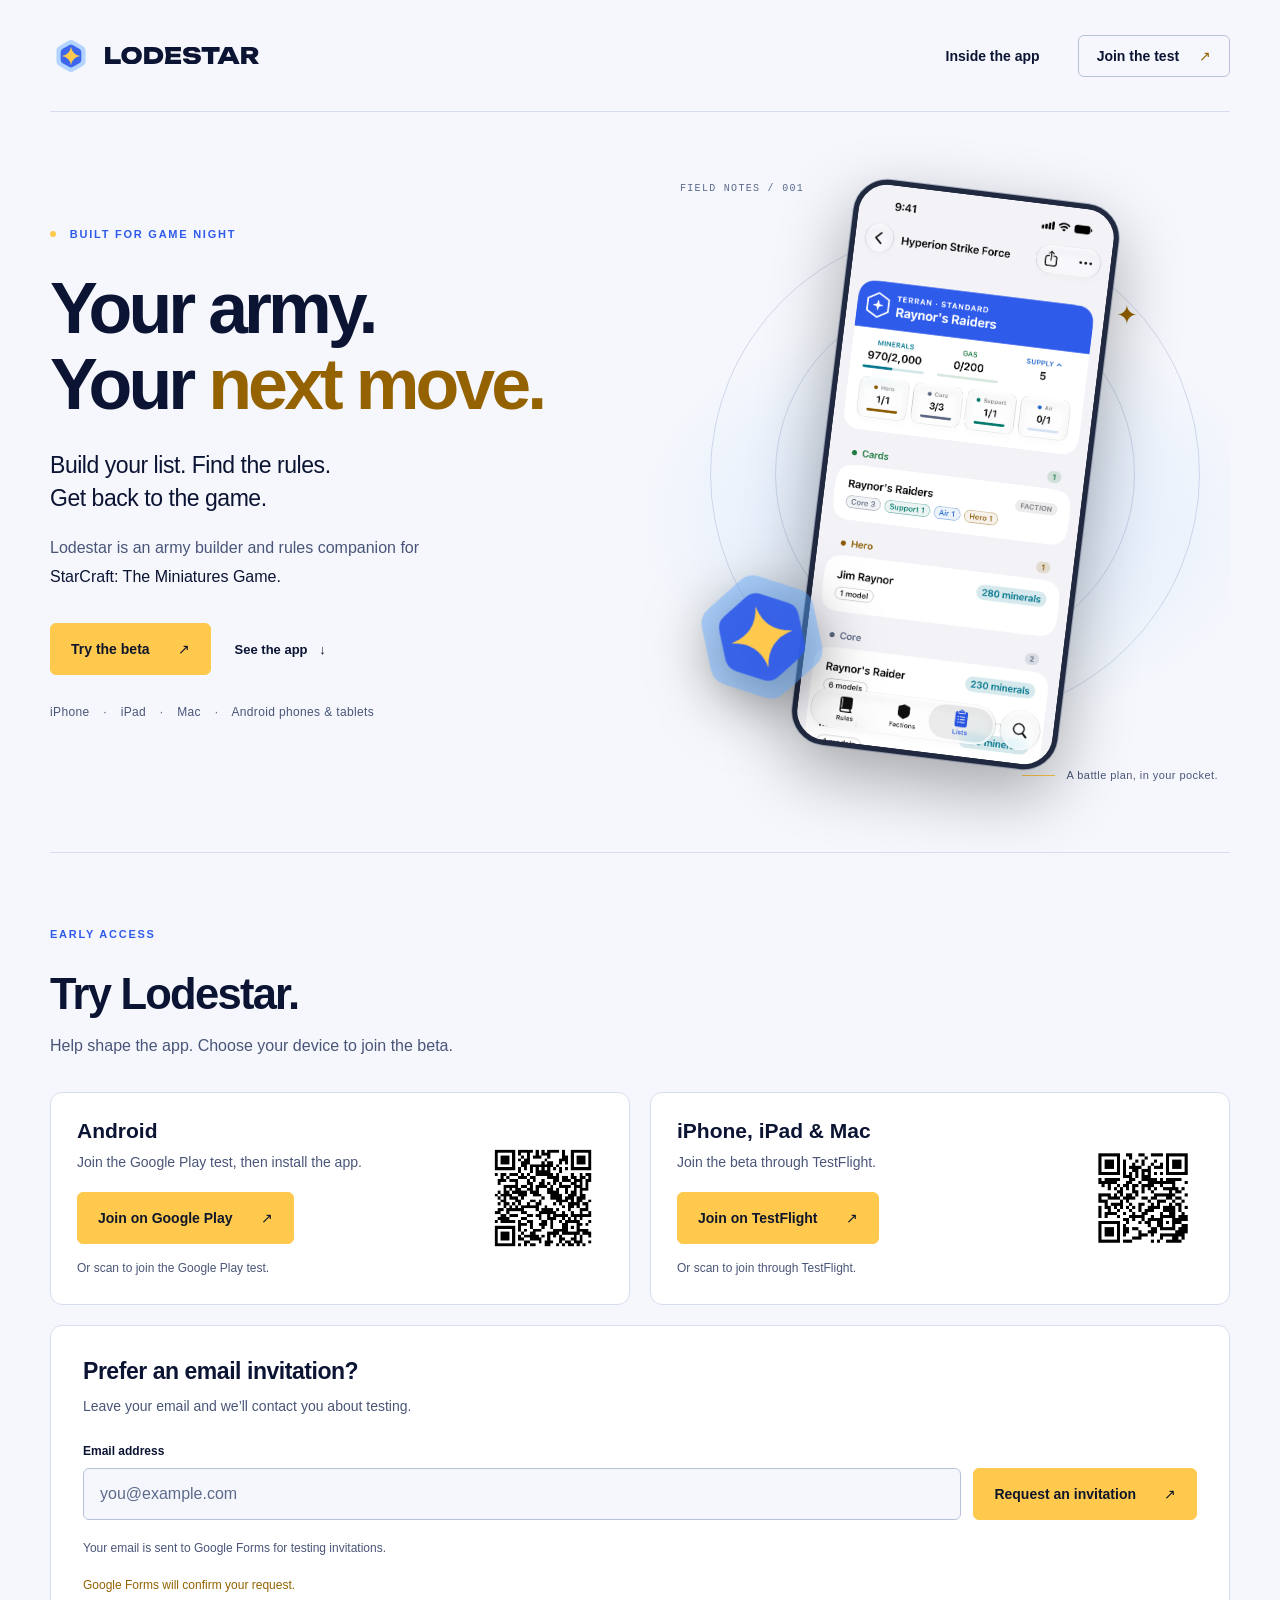
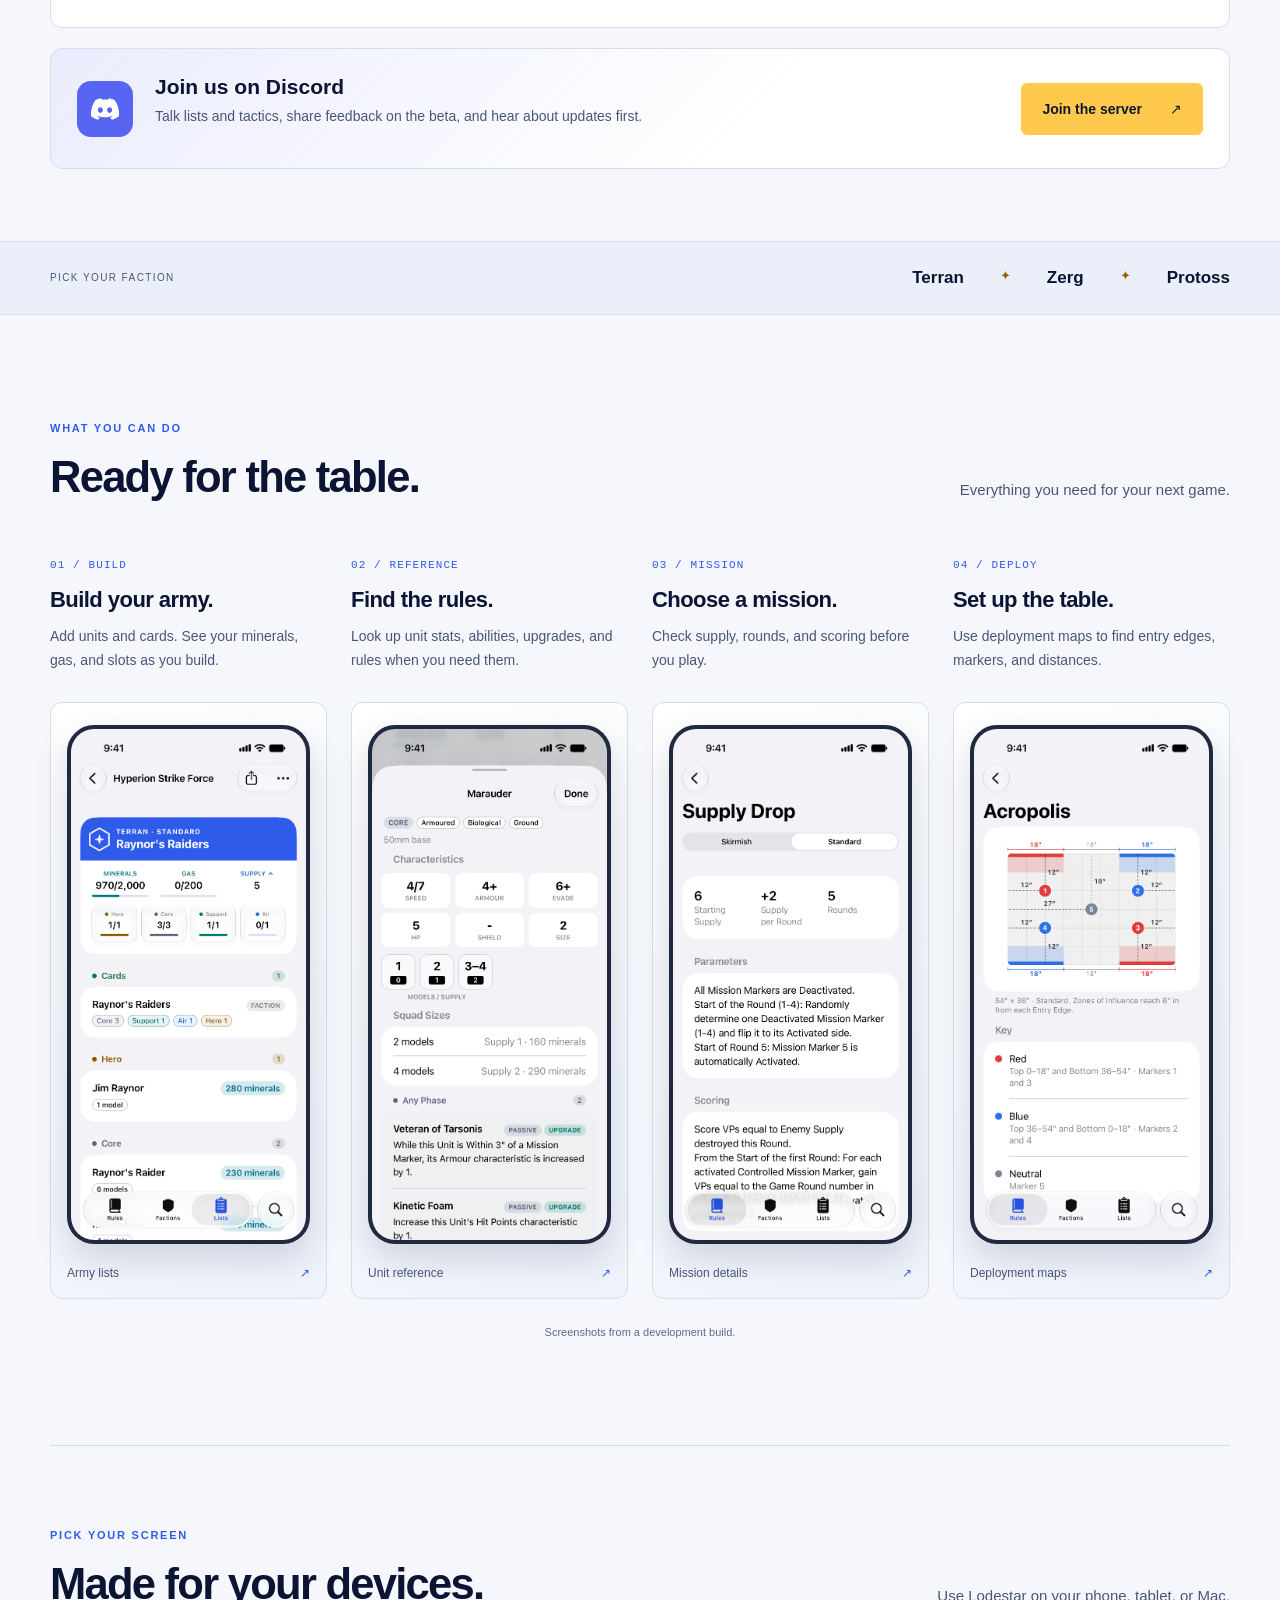
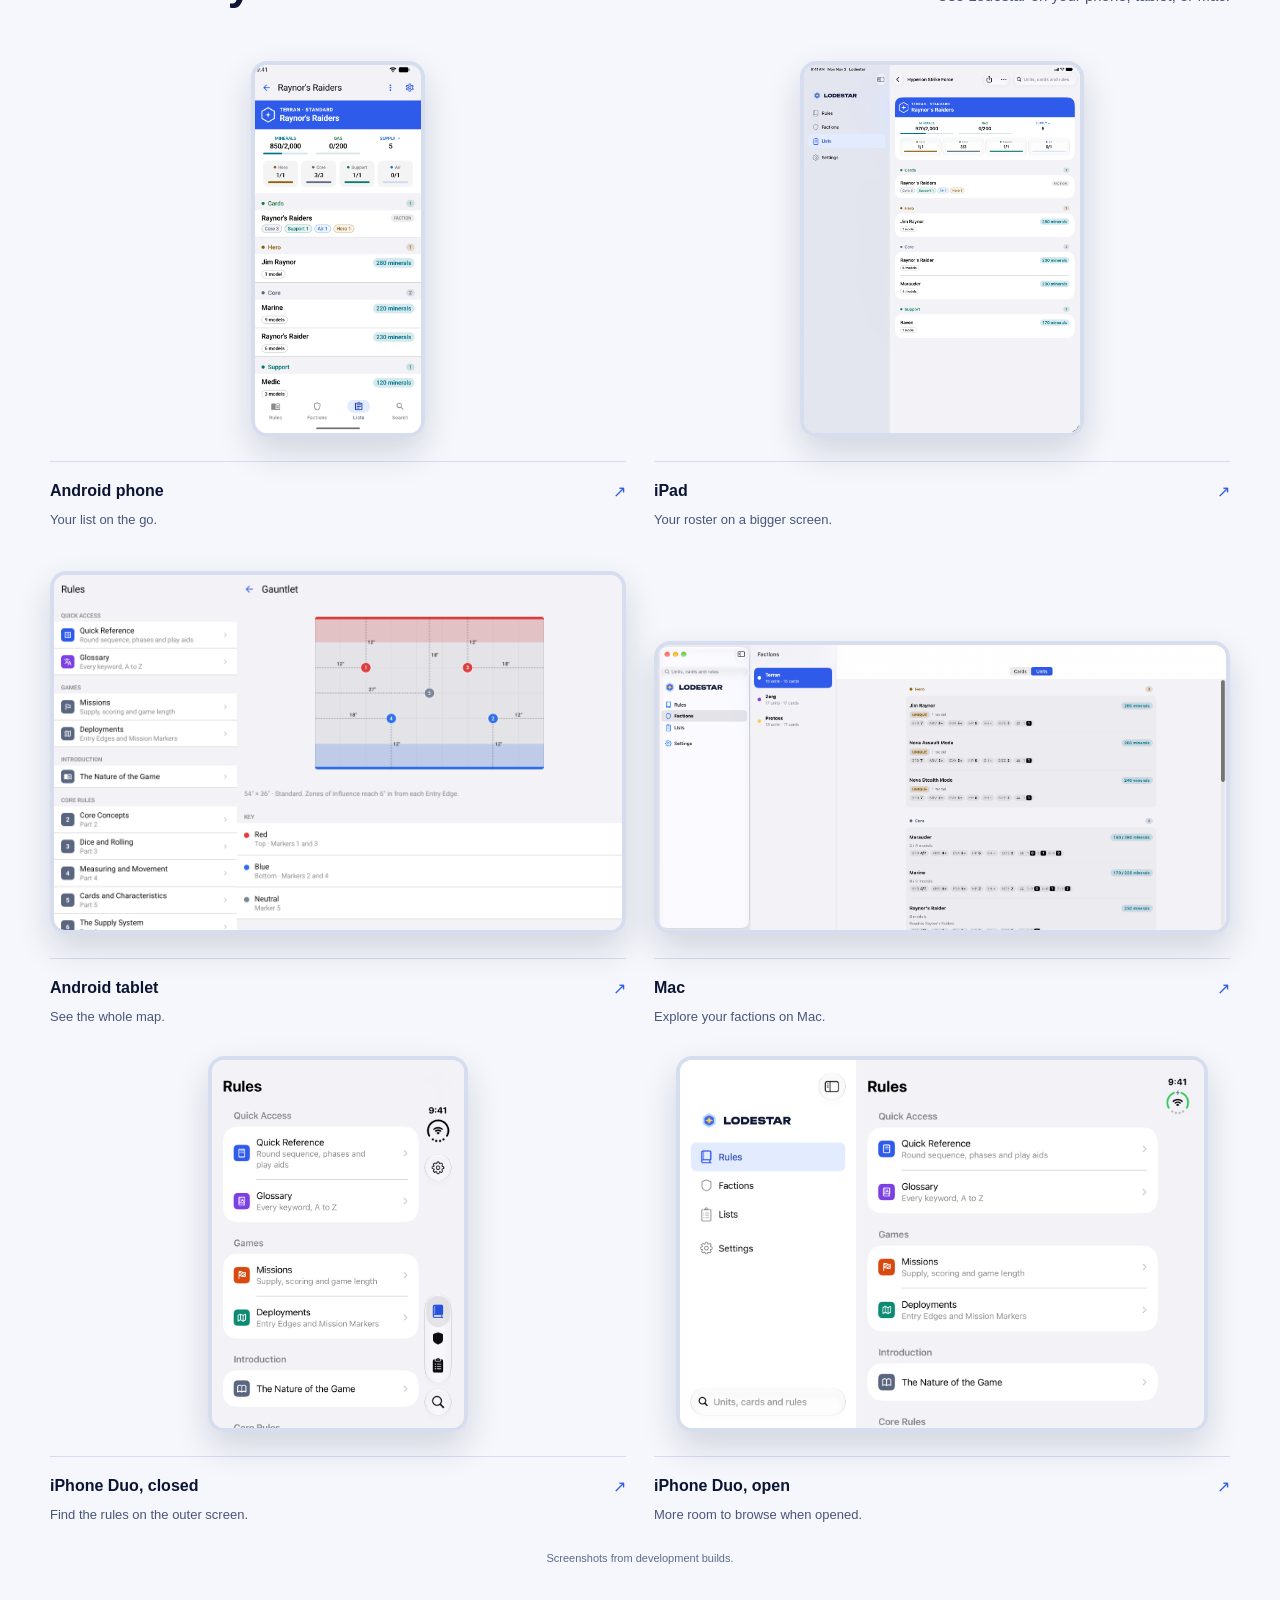
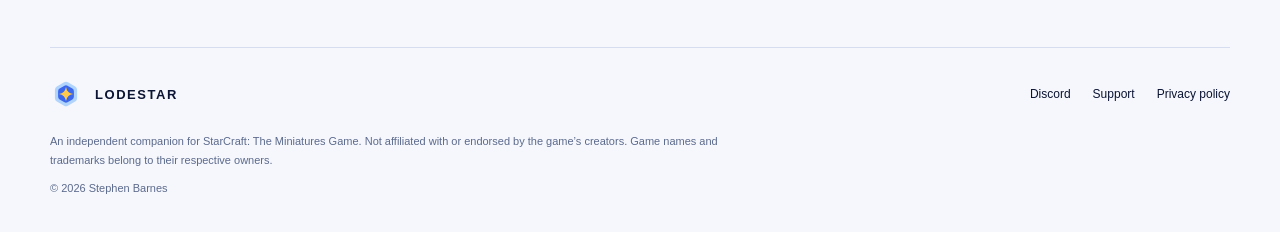
==== index.html @ 315b2e11 "Point Android QR code at the Play closed-test opt-in link Co-Authored-By: Claude Opus 5.5 <noreply@a" ====
<!doctype html>
<html lang="en">
<head>
  <meta charset="utf-8">
  <meta name="viewport" content="width=device-width, initial-scale=1">
  <meta name="theme-color" content="#070d22" media="(prefers-color-scheme: dark)">
  <meta name="theme-color" content="#f5f7fc" media="(prefers-color-scheme: light)">
  <title>Lodestar — Your army. Your next move.</title>
  <meta name="description" content="Build your army, look up rules, and plan your next game. Meet Lodestar, a companion for StarCraft: The Miniatures Game, and sign up to help test it.">
  <meta property="og:title" content="Lodestar — Your army. Your next move.">
  <meta property="og:description" content="An army builder and rules companion for StarCraft: The Miniatures Game. Help shape Lodestar by joining the testing list.">
  <meta property="og:type" content="website">
  <link rel="icon" href="assets/mark-small.svg" type="image/svg+xml" media="(prefers-color-scheme: dark)">
  <link rel="icon" href="assets/mark-small-light.svg" type="image/svg+xml" media="(prefers-color-scheme: light)">
  <link rel="stylesheet" href="styles.css">
  <script src="signup-config.js" defer></script>
  <script src="site.js?v=3" defer></script>
</head>
<body>
  <a class="skip-link" href="#main">Skip to content</a>
  <header class="site-header wrap">
    <a class="brand" href="#" aria-label="Lodestar home"><picture><source srcset="assets/mark-small-light.svg" media="(prefers-color-scheme: light)"><img src="assets/mark-small.svg" width="42" height="42" alt=""></picture><img class="wordmark" src="assets/wordmark.svg" width="160" height="18" alt="Lodestar"></a>
    <nav aria-label="Main navigation"><a href="#inside">Inside the app</a><a class="nav-cta" href="#testing">Join the test <span aria-hidden="true">↗</span></a></nav>
  </header>
  <main id="main">
    <section class="hero wrap" aria-labelledby="hero-title">
      <div class="hero-copy">
        <p class="eyebrow"><span class="signal" aria-hidden="true"></span> BUILT FOR GAME NIGHT</p>
        <h1 id="hero-title">Your army.<br>Your <span>next move.</span></h1>
        <p class="intro">Build your list. Find the rules.<br>Get back to the game.</p>
        <p class="hero-description">Lodestar is an army builder and rules companion for <strong>StarCraft: The Miniatures Game.</strong></p>
        <div class="hero-actions"><a class="button" href="#testing">Try the beta <span aria-hidden="true">↗</span></a><a class="text-link" href="#inside">See the app <span aria-hidden="true">↓</span></a></div>
        <p class="platforms">iPhone <span>·</span> iPad <span>·</span> Mac <span>·</span> Android phones &amp; tablets</p>
      </div>
      <div class="hero-art">
        <div class="orbit orbit-one" aria-hidden="true"></div><div class="orbit orbit-two" aria-hidden="true"></div>
        <span class="coordinate coordinate-top" aria-hidden="true">FIELD NOTES / 001</span>
        <picture><source srcset="assets/mark-light.svg" media="(prefers-color-scheme: light)"><img class="hero-mark" src="assets/mark.svg" width="240" height="240" alt="" aria-hidden="true"></picture>
        <a class="phone hero-phone" href="assets/army-list.png" data-dark-href="assets/army-list-dark.png" aria-label="View full-size screenshot of a Lodestar army list"><picture><source media="(prefers-color-scheme: dark)" srcset="assets/army-list-dark.png"><img src="assets/army-list.png" width="1206" height="2622" alt="Hyperion Strike Force army list with mineral, gas, and unit-slot totals." fetchpriority="high"></picture></a>
        <div class="art-caption"><span class="caption-line" aria-hidden="true"></span> A battle plan, in your pocket.</div>
      </div>
    </section>
    <section class="testing wrap" id="testing" aria-labelledby="testing-title">
      <div class="testing-copy"><p class="eyebrow">EARLY ACCESS</p><h2 id="testing-title">Try Lodestar.</h2><p>Help shape the app. Choose your device to join the beta.</p></div>
      <div class="testing-options">
        <div class="platform-cards">
          <div class="platform-card"><div><h3>Android</h3><p>Join the Google Play test, then install the app.</p><a class="button" href="https://play.google.com/apps/testing/com.smbarne.lodestar">Join on Google Play <span aria-hidden="true">↗</span></a><p class="small">Or scan to join the Google Play test.</p></div><img src="assets/qr-android.png" width="330" height="330" alt="QR code for joining the Lodestar Google Play test"></div>
          <div class="platform-card"><div><h3>iPhone, iPad &amp; Mac</h3><p>Join the beta through TestFlight.</p><a class="button" href="https://testflight.apple.com/join/uj9MMDkr">Join on TestFlight <span aria-hidden="true">↗</span></a><p class="small">Or scan to join through TestFlight.</p></div><img src="assets/qr-apple.png" width="330" height="330" alt="QR code for Lodestar on TestFlight"></div>
        </div>
        <div class="signup-panel"><h3>Prefer an email invitation?</h3><p>Leave your email and we’ll contact you about testing.</p>
          <form id="signup-form" method="post" aria-describedby="signup-note signup-status"><label for="email">Email address</label><input id="email" type="email" autocomplete="email" inputmode="email" placeholder="you@example.com" required maxlength="254" disabled><button class="button" type="submit" disabled>Request an invitation <span aria-hidden="true">↗</span></button></form>
          <p class="small" id="signup-note">Your email is sent to Google Forms for testing invitations.</p><p class="form-status small" id="signup-status" role="status">Email signup is unavailable right now.</p><noscript><p class="small">Enable JavaScript to use email signup, or <a href="https://forms.gle/GLdfMWQAqNvqh9Y68">open the signup form</a>.</p></noscript>
        </div>
        <div class="community-card"><span class="community-icon"><svg class="discord-mark" viewBox="0 0 24 24" width="28" height="28" aria-hidden="true"><path fill="currentColor" d="M20.317 4.3698a19.7913 19.7913 0 00-4.8851-1.5152.0741.0741 0 00-.0785.0371c-.211.3753-.4447.8648-.6083 1.2495-1.8447-.2762-3.68-.2762-5.4868 0-.1636-.3933-.4058-.8742-.6177-1.2495a.077.077 0 00-.0785-.037 19.7363 19.7363 0 00-4.8852 1.515.0699.0699 0 00-.0321.0277C.5334 9.0458-.319 13.5799.0992 18.0578a.0824.0824 0 00.0312.0561c2.0528 1.5076 4.0413 2.4228 5.9929 3.0294a.0777.0777 0 00.0842-.0276c.4616-.6304.8731-1.2952 1.226-1.9942a.076.076 0 00-.0416-.1057c-.6528-.2476-1.2743-.5495-1.8722-.8923a.077.077 0 01-.0076-.1277c.1258-.0943.2517-.1923.3718-.2914a.0743.0743 0 01.0776-.0105c3.9278 1.7933 8.18 1.7933 12.0614 0a.0739.0739 0 01.0785.0095c.1202.099.246.1981.3728.2924a.077.077 0 01-.0066.1276 12.2986 12.2986 0 01-1.873.8914.0766.0766 0 00-.0407.1067c.3604.698.7719 1.3628 1.225 1.9932a.076.076 0 00.0842.0286c1.961-.6067 3.9495-1.5219 6.0023-3.0294a.077.077 0 00.0313-.0552c.5004-5.177-.8382-9.6739-3.5485-13.6604a.061.061 0 00-.0312-.0286zM8.02 15.3312c-1.1825 0-2.1569-1.0857-2.1569-2.419 0-1.3332.9555-2.4189 2.157-2.4189 1.2108 0 2.1757 1.0952 2.1568 2.419 0 1.3332-.9555 2.4189-2.1569 2.4189zm7.9748 0c-1.1825 0-2.1569-1.0857-2.1569-2.419 0-1.3332.9554-2.4189 2.1569-2.4189 1.2108 0 2.1757 1.0952 2.1568 2.419 0 1.3332-.946 2.4189-2.1568 2.4189Z"/></svg></span><div><h3>Join us on Discord</h3><p>Talk lists and tactics, share feedback on the beta, and hear about updates first.</p></div><a class="button" href="https://discord.gg/dgadqJXsA" rel="noopener">Join the server <span aria-hidden="true">↗</span></a></div>
      </div>
    </section>
    <div class="faction-strip"><div class="wrap"><p>PICK YOUR FACTION</p><div><span>Terran</span><span class="star" aria-hidden="true">✦</span><span>Zerg</span><span class="star" aria-hidden="true">✦</span><span>Protoss</span></div></div></div>
    <section class="inside wrap" id="inside" aria-labelledby="inside-title">
      <div class="section-heading"><div><p class="eyebrow">WHAT YOU CAN DO</p><h2 id="inside-title">Ready for the table.</h2></div><p>Everything you need for your next game.</p></div>
      <div class="features">
        <article class="feature"><div class="feature-copy"><span class="number">01 / BUILD</span><h3>Build your army.</h3><p>Add units and cards. See your minerals, gas, and slots as you build.</p></div><a class="screen-link" href="assets/army-list.png" data-dark-href="assets/army-list-dark.png" aria-label="Open full-size army list screenshot"><div class="phone"><picture><source media="(prefers-color-scheme: dark)" srcset="assets/army-list-dark.png"><img src="assets/army-list.png" width="1206" height="2622" loading="lazy" alt="Army list showing Raynor’s Raiders, resource totals, and unit slots."></picture></div><span>Army lists <span aria-hidden="true">↗</span></span></a></article>
        <article class="feature"><div class="feature-copy"><span class="number">02 / REFERENCE</span><h3>Find the rules.</h3><p>Look up unit stats, abilities, upgrades, and rules when you need them.</p></div><a class="screen-link" href="assets/unit.png" data-dark-href="assets/unit-dark.png" aria-label="Open full-size unit reference screenshot"><div class="phone"><picture><source media="(prefers-color-scheme: dark)" srcset="assets/unit-dark.png"><img src="assets/unit.png" width="1206" height="2622" loading="lazy" alt="Marauder unit reference showing characteristics, squad sizes, and upgrades."></picture></div><span>Unit reference <span aria-hidden="true">↗</span></span></a></article>
        <article class="feature"><div class="feature-copy"><span class="number">03 / MISSION</span><h3>Choose a mission.</h3><p>Check supply, rounds, and scoring before you play.</p></div><a class="screen-link" href="assets/mission.png" data-dark-href="assets/mission-dark.png" aria-label="Open full-size mission screenshot"><div class="phone"><picture><source media="(prefers-color-scheme: dark)" srcset="assets/mission-dark.png"><img src="assets/mission.png" width="1206" height="2622" loading="lazy" alt="Supply Drop mission on iPhone, with Standard game size, supply, round count, parameters, and scoring."></picture></div><span>Mission details <span aria-hidden="true">↗</span></span></a></article>
        <article class="feature"><div class="feature-copy"><span class="number">04 / DEPLOY</span><h3>Set up the table.</h3><p>Use deployment maps to find entry edges, markers, and distances.</p></div><a class="screen-link" href="assets/deployment.png" data-dark-href="assets/deployment-dark.png" aria-label="Open full-size deployment screenshot"><div class="phone"><picture><source media="(prefers-color-scheme: dark)" srcset="assets/deployment-dark.png"><img src="assets/deployment.png" width="1206" height="2622" loading="lazy" alt="Acropolis deployment map with distance labels, red and blue entry edges, and numbered mission markers."></picture></div><span>Deployment maps <span aria-hidden="true">↗</span></span></a></article>
      </div>
      <p class="screenshot-note">Screenshots from a development build.</p>
    </section>
    <section class="devices wrap" id="devices" aria-labelledby="devices-title">
      <div class="section-heading"><div><p class="eyebrow">PICK YOUR SCREEN</p><h2 id="devices-title">Made for your devices.</h2></div><p>Use Lodestar on your phone, tablet, or Mac.</p></div>
      <div class="device-gallery">
        <figure class="device-card">
          <a class="device-image" href="assets/android-phone.png" data-dark-href="assets/android-phone-dark.png" aria-label="Open full-size Android phone screenshot"><picture><source media="(prefers-color-scheme: dark)" srcset="assets/android-phone-dark.png"><img src="assets/android-phone.png" width="1080" height="2400" loading="lazy" alt="Lodestar on an Android phone showing Raynor’s Raiders, resource totals, and the unit roster."></picture></a>
          <figcaption><h3>Android phone <span aria-hidden="true">↗</span></h3><p>Your list on the go.</p></figcaption>
        </figure>
        <figure class="device-card">
          <a class="device-image" href="assets/ipad.png" data-dark-href="assets/ipad-dark.png" aria-label="Open full-size iPad screenshot"><picture><source media="(prefers-color-scheme: dark)" srcset="assets/ipad-dark.png"><img src="assets/ipad.png" width="2064" height="2752" loading="lazy" alt="Lodestar on iPad with sidebar navigation beside the Hyperion Strike Force army list."></picture></a>
          <figcaption><h3>iPad <span aria-hidden="true">↗</span></h3><p>Your roster on a bigger screen.</p></figcaption>
        </figure>
        <figure class="device-card">
          <a class="device-image" href="assets/android-tablet.png" data-dark-href="assets/android-tablet-dark.png" aria-label="Open full-size Android tablet screenshot"><picture><source media="(prefers-color-scheme: dark)" srcset="assets/android-tablet-dark.png"><img src="assets/android-tablet.png" width="2560" height="1600" loading="lazy" alt="Lodestar on an Android tablet in landscape, with rules navigation beside the Gauntlet deployment map."></picture></a>
          <figcaption><h3>Android tablet <span aria-hidden="true">↗</span></h3><p>See the whole map.</p></figcaption>
        </figure>
        <figure class="device-card">
          <a class="device-image" href="assets/mac.png" data-dark-href="assets/mac-dark.png" aria-label="Open full-size Mac screenshot"><picture><source media="(prefers-color-scheme: dark)" srcset="assets/mac-dark.png"><img src="assets/mac.png" width="3194" height="1606" loading="lazy" alt="Lodestar on Mac showing the Terran faction and unit browser."></picture></a>
          <figcaption><h3>Mac <span aria-hidden="true">↗</span></h3><p>Explore your factions on Mac.</p></figcaption>
        </figure>
        <figure class="device-card">
          <a class="device-image" href="assets/iphone-duo.png" data-dark-href="assets/iphone-duo-dark.png" aria-label="Open full-size iPhone Duo closed screenshot"><picture><source media="(prefers-color-scheme: dark)" srcset="assets/iphone-duo-dark.png"><img src="assets/iphone-duo.png" width="1398" height="2034" loading="lazy" alt="Lodestar on the iPhone Duo outer display showing the rules browser."></picture></a>
          <figcaption><h3>iPhone Duo, closed <span aria-hidden="true">↗</span></h3><p>Find the rules on the outer screen.</p></figcaption>
        </figure>
        <figure class="device-card">
          <a class="device-image" href="assets/iphone-duo-open.png" data-dark-href="assets/iphone-duo-open-dark.png" aria-label="Open full-size iPhone Duo opened screenshot"><picture><source media="(prefers-color-scheme: dark)" srcset="assets/iphone-duo-open-dark.png"><img src="assets/iphone-duo-open.png" width="2853" height="2007" loading="lazy" alt="Lodestar rules browser on the opened iPhone Duo, with navigation beside the rules list."></picture></a>
          <figcaption><h3>iPhone Duo, open <span aria-hidden="true">↗</span></h3><p>More room to browse when opened.</p></figcaption>
        </figure>
      </div>
      <p class="screenshot-note">Screenshots from development builds.</p>
    </section>

  </main>
  <footer class="wrap"><div class="footer-top"><a class="brand" href="#" aria-label="Back to top"><picture><source srcset="assets/mark-small-light.svg" media="(prefers-color-scheme: light)"><img src="assets/mark-small.svg" width="32" height="32" alt=""></picture><span>LODESTAR</span></a><span class="footer-links"><a href="https://discord.gg/dgadqJXsA" rel="noopener">Discord</a><a href="support.html">Support</a><a href="lodestar-privacy.html">Privacy policy</a></span></div><p>An independent companion for StarCraft: The Miniatures Game. Not affiliated with or endorsed by the game’s creators. Game names and trademarks belong to their respective owners.</p><p class="copyright">© 2026 Stephen Barnes</p></footer>
</body>
</html>
---- styles.css ----
:root {
  color-scheme:dark;
  --bg:#070d22;
  --surface:#0f1a3a;
  --text:#f3f7ff;
  --muted:#a9b6d6;
  --azure:#5fa8ff;
  --gold:#ffc94d;
  --line:#26345e;
  --gold-text:#ffc94d;
  --border-strong:#4a5679;
  --faint:#8998bb;
  --glow:#203d8d80;
  --orbit:#32457770;
  --band:#0a122b;
  --card-a:#16264c;
  --card-b:#0d1733;
  --shadow:#0005;
  --wordmark-filter:brightness(0) invert(1);
  font-family:Inter,-apple-system,BlinkMacSystemFont,"Segoe UI",sans-serif;
  color:var(--text);
  background:var(--bg);
  font-synthesis:none;
}

/* Light mode follows the device. Phone frames and screenshots stay dark, as
   the app's captures are. Gold as text darkens to keep its contrast on white. */
@media (prefers-color-scheme: light) {
  :root {
    color-scheme:light;
    --bg:#f5f7fc;
    --surface:#ffffff;
    --text:#0b1433;
    --muted:#4a5679;
    --azure:#2f5bea;
    --gold-text:#946200;
    --line:#d5ddee;
    --border-strong:#b7c2da;
    --faint:#5c6a8c;
    --glow:#5fa8ff33;
    --orbit:#9fb0d470;
    --band:#eaeff9;
    --card-a:#ffffff;
    --card-b:#eef2fb;
    --shadow:#0b143326;
    --wordmark-filter:none;
  }
}
* {
  box-sizing:border-box;
}
html {
  scroll-behavior:smooth;
  scroll-padding-top:30px;
}
body {
  margin:0;
}
a {
  color:inherit;
  text-decoration:none;
}
button,input {
  font:inherit;
}
button,a,input {
  -webkit-tap-highlight-color:transparent;
}
a:focus-visible,button:focus-visible,input:focus-visible {
  outline:3px solid var(--gold-text);
  outline-offset:6px;
}
img {
  display:block;
  max-width:100%;
  height:auto;
}
p {
  line-height:1.65;
}
h1,h2,h3,p {
  margin-top:0;
}
.wrap {
  width:min(1180px,calc(100% - 96px));
  margin-inline:auto;
}
.skip-link {
  position:absolute;
  left:20px;
  top:-100px;
  z-index:10;
  background:var(--gold);
  color:var(--bg);
  padding:12px;
}
.skip-link:focus {
  top:12px;
}
.site-header {
  height:112px;
  display:flex;
  align-items:center;
  justify-content:space-between;
  border-bottom:1px solid var(--line);
}
.brand {
  display:flex;
  align-items:center;
  gap:13px;
}
.wordmark {
  width:154px;
  filter:var(--wordmark-filter);
}
nav {
  display:flex;
  align-items:center;
  gap:38px;
  font-size:14px;
  font-weight:600;
}
.nav-cta {
  border:1px solid var(--border-strong);
  padding:12px 18px;
  border-radius:6px;
}
.nav-cta span {
  margin-left:16px;
  color:var(--gold-text);
}
nav a:hover,.text-link:hover,footer a:hover {
  color:var(--gold-text);
}
.hero {
  display:grid;
  grid-template-columns:1.08fr 1fr;
  align-items:center;
  gap:36px;
  min-height:740px;
  padding-block:66px 82px;
  overflow:hidden;
}
.eyebrow {
  font-size:11px;
  letter-spacing:.16em;
  font-weight:750;
  color:var(--azure);
  margin-bottom:27px;
}
.signal {
  display:inline-block;
  width:6px;
  height:6px;
  background:var(--gold);
  border-radius:50%;
  margin:0 9px 1px 0;
}
h1 {
  font-size:clamp(48px,5.6vw,76px);
  line-height:1.06;
  letter-spacing:-.055em;
  font-weight:760;
  margin-bottom:27px;
}
h1 span {
  color:var(--gold-text);
}
.intro {
  font-size:23px;
  line-height:1.45;
  letter-spacing:-.02em;
  margin-bottom:18px;
}
.hero-description {
  max-width:420px;
  color:var(--muted);
  font-size:16px;
  line-height:1.8;
}
.hero-description strong {
  color:var(--text);
  font-weight:500;
}
.hero-actions {
  display:flex;
  align-items:center;
  gap:24px;
  margin-top:32px;
}
.button {
  display:inline-flex;
  align-items:center;
  justify-content:space-between;
  gap:28px;
  background:var(--gold);
  color:#10162a;
  border:1px solid var(--gold);
  border-radius:6px;
  padding:16px 20px;
  font-weight:750;
  font-size:14px;
  cursor:pointer;
  min-height:52px;
}
.button:hover {
  background:#ffda80;
  border-color:#ffda80;
}
.text-link {
  font-size:13px;
  font-weight:600;
  white-space:nowrap;
}
.text-link span {
  margin-left:8px;
}
.platforms {
  font-size:12px;
  letter-spacing:.03em;
  color:var(--muted);
  margin:28px 0 0;
}
.platforms span {
  padding-inline:10px;
  color:var(--faint);
}
.hero-art {
  position:relative;
  min-height:590px;
  display:flex;
  align-items:center;
  justify-content:center;
  isolation:isolate;
}
.hero-art:before {
  content:"";
  position:absolute;
  inset:20% -10% 5%;
  background:radial-gradient(ellipse,var(--glow),transparent 68%);
  z-index:-2;
}
.phone {
  background:#070d22;
  border:5px solid #202940;
  border-radius:34px;
  overflow:hidden;
  box-shadow:0 0 0 1px #52608066,0 25px 70px #0005;
}
.phone picture,
.device-image picture {
  display:contents;
}
.phone img {
  width:100%;
  height:auto;
}
.hero-phone {
  width:267px;
  transform:rotate(7deg);
  z-index:2;
  transition:transform .25s;
}
.hero-phone:hover {
  transform:rotate(3deg);
}
.hero-mark {
  position:absolute;
  width:164px;
  left:0;
  bottom:50px;
  transform:rotate(-12deg);
  filter:drop-shadow(0 14px 30px #0008);
  z-index:3;
}
.orbit {
  position:absolute;
  border:1px solid var(--orbit);
  width:490px;
  height:490px;
  border-radius:50%;
  z-index:-1;
}
.orbit-two {
  width:360px;
  height:360px;
}
.orbit-one:before {
  content:"✦";
  position:absolute;
  top:70px;
  right:61px;
  color:var(--gold-text);
  font-size:26px;
}
.coordinate {
  position:absolute;
  color:var(--faint);
  font:10px ui-monospace,monospace;
  letter-spacing:.13em;
}
.coordinate-top {
  top:4px;
  left:0;
}
.art-caption {
  position:absolute;
  bottom:-12px;
  right:12px;
  font-size:11px;
  color:var(--muted);
  letter-spacing:.04em;
  display:flex;
  align-items:center;
  gap:12px;
}
.caption-line {
  width:33px;
  height:1px;
  background:var(--gold);
}
.faction-strip {
  border-block:1px solid var(--line);
  background:var(--band);
}
.faction-strip .wrap {
  display:flex;
  align-items:center;
  justify-content:space-between;
  gap:24px;
  padding-block:26px;
}
.faction-strip p {
  font-size:10px;
  letter-spacing:.14em;
  color:var(--muted);
  margin:0;
}
.faction-strip .wrap>div {
  display:flex;
  gap:36px;
  font-size:17px;
  font-weight:600;
}
.star {
  font-size:13px;
  color:var(--gold-text);
}
.inside {
  padding-block:104px;
}
.section-heading {
  display:flex;
  justify-content:space-between;
  align-items:end;
  gap:30px;
  margin-bottom:52px;
}
.section-heading .eyebrow {
  margin-bottom:16px;
}
h2 {
  font-size:clamp(32px,3.4vw,46px);
  line-height:1.13;
  letter-spacing:-.04em;
  margin-bottom:0;
}
.section-heading>p {
  color:var(--muted);
  font-size:15px;
  margin:0;
}
.features {
  display:grid;
  grid-template-columns:repeat(4,minmax(0,1fr));
  gap:24px;
}
.feature {
  display:flex;
  flex-direction:column;
}
.feature-copy {
  flex:1;
}
.number {
  font:11px ui-monospace,monospace;
  letter-spacing:.1em;
  color:var(--azure);
}
.feature h3 {
  font-size:22px;
  letter-spacing:-.025em;
  margin:15px 0 12px;
}
.feature-copy p {
  color:var(--muted);
  font-size:14px;
  margin-bottom:30px;
}
.screen-link {
  display:block;
  padding:22px 16px 18px;
  background:linear-gradient(150deg,var(--card-a),var(--card-b));
  border:1px solid var(--line);
  border-radius:12px;
  transition:border-color .2s,transform .2s;
}
.screen-link:hover {
  border-color:var(--azure);
  transform:translateY(-4px);
}
.screen-link .phone {
  border-width:4px;
  border-radius:27px;
  box-shadow:0 15px 35px var(--shadow);
}
.screen-link>span {
  display:flex;
  justify-content:space-between;
  font-size:12px;
  color:var(--muted);
  margin-top:22px;
}
.screen-link>span span {
  color:var(--azure);
}
.screenshot-note {
  color:var(--faint);
  font-size:11px;
  text-align:center;
  margin:24px 0 0;
}
.devices {
  border-top: 1px solid var(--line);
  padding-block: 80px;
}
.device-gallery {
  display: grid;
  grid-template-columns: repeat(2, minmax(0, 1fr));
  gap: 28px;
  align-items: end;
}
.device-card {
  min-width: 0;
  margin: 0;
}
.device-image {
  display: flex;
  align-items: end;
  justify-content: center;
  height: 400px;
  padding-bottom: 24px;
}
.device-image img {
  width: auto;
  max-height: 100%;
  border: 4px solid var(--line);
  border-radius: 16px;
  box-shadow: 0 15px 35px var(--shadow);
  transition: border-color .2s;
}
.device-image:hover img {
  border-color: var(--azure);
}
.device-card figcaption {
  border-top: 1px solid var(--line);
  padding-top: 20px;
}
.device-card h3 {
  display: flex;
  justify-content: space-between;
  gap: 8px;
  font-size: 16px;
  margin-bottom: 8px;
}
.device-card h3 span {
  color: var(--azure);
}
.device-card p {
  font-size: 13px;
  color: var(--muted);
  margin-bottom: 0;
}
.testing {
  border-top:1px solid var(--line);
  padding-block:88px 100px;
  display:grid;
  grid-template-columns:1fr .85fr;
  gap:100px;
  align-items:center;
}
.testing h2 {
  margin-bottom:24px;
}
.testing h2 span {
  color:var(--gold-text);
}
.testing-copy>p:not(.eyebrow) {
  color:var(--muted);
  max-width:440px;
}
.small {
  font-size:12px;
  line-height:1.7;
  color:var(--muted);
}
.testing-copy .small {
  margin-top:24px;
}
.signup-panel {
  padding:32px;
  background:var(--surface);
  border:1px solid var(--line);
  border-radius:12px;
}
.signup-panel h3 {
  font-size:23px;
  letter-spacing:-.02em;
  margin-bottom:10px;
}
.signup-panel>p:not(.small) {
  font-size:14px;
  color:var(--muted);
  margin-bottom:26px;
}
label {
  display:block;
  font-size:12px;
  font-weight:650;
  margin-bottom:10px;
}
input {
  width:100%;
  padding:16px;
  border:1px solid var(--border-strong);
  border-radius:6px;
  background:var(--bg);
  color:var(--text);
  min-height:52px;
}
input::placeholder {
  color:var(--faint);
}
.signup-panel .button {
  width:100%;
  margin-top:12px;
}
input:disabled {
  opacity:.6;
}
.button:disabled {
  opacity:.55;
  cursor:not-allowed;
}
#signup-note {
  margin:18px 0 0;
}
.form-status {
  color:var(--gold-text);
  margin:16px 0 0;
}
footer {
  padding-block:30px 35px;
  border-top:1px solid var(--line);
}
.footer-top {
  display:flex;
  align-items:center;
  justify-content:space-between;
  margin-bottom:22px;
  font-size:12px;
}
.footer-top .brand {
  font-size:13px;
  font-weight:750;
  letter-spacing:.12em;
}
footer>p {
  font-size:11px;
  color:var(--faint);
  max-width:690px;
  margin:0;
}
@media(min-width:1500px) {
  .hero {
    min-height:780px;
  }
}
@media(max-width:1000px) {
  .wrap {
    width:calc(100% - 56px);
  }
  .hero {
    gap:15px;
    grid-template-columns:1fr 1fr;
    min-height:670px;
  }
  .hero-phone {
    width:230px;
  }
  .hero-art {
    min-height:540px;
  }
  .hero-mark {
    width:120px;
    bottom:45px;
  }
  .hero-actions {
    align-items:start;
    flex-direction:column;
    gap:20px;
  }
  .features {
    grid-template-columns:repeat(2,minmax(0,1fr));
    gap:36px;
  }
  .screen-link {
    padding:20px 15px 16px;
  }
  .feature-copy p {
  }
  .testing {
    gap:48px;
  }
  .orbit {
    width:390px;
    height:390px;
  }
  .orbit-two {
    width:300px;
    height:300px;
  }
  .intro {
    font-size:20px;
  }
}
@media(max-width:700px) {
  .devices {
    padding-block: 58px;
  }
  .device-gallery {
    grid-template-columns: 1fr;
    gap: 40px;
  }
  .device-image {
    height: auto;
  }
  .device-image img {
    max-height: 480px;
  }
  .wrap {
    width:calc(100% - 40px);
  }
  .site-header {
    height:84px;
  }
  .brand {
    gap:8px;
  }
  .site-header .brand>picture>img {
    width:32px;
  }
  .wordmark {
    width:118px;
  }
  nav {
    gap:0;
  }
  nav>a:first-child {
    display:none;
  }
  .nav-cta {
    font-size:12px;
    padding:10px 12px;
  }
  .nav-cta span {
    margin-left:8px;
  }
  .hero {
    grid-template-columns:1fr;
    padding-block:48px 50px;
    gap:30px;
  }
  .hero-copy {
    max-width:500px;
  }
  h1 {
    font-size:clamp(47px,10vw,68px);
  }
  .hero .eyebrow {
    font-size:10px;
    margin-bottom:23px;
  }
  .intro {
    font-size:21px;
  }
  .hero-description {
    font-size:15px;
  }
  .hero-actions {
    flex-direction:row;
    align-items:center;
    gap:20px;
  }
  .button {
    padding:15px 16px;
    gap:16px;
    font-size:13px;
  }
  .text-link {
    font-size:12px;
  }
  .platforms {
    margin-top:24px;
  }
  .hero-art {
    min-height:565px;
    max-width:420px;
    width:100%;
    margin:auto;
  }
  .hero-phone {
    width:242px;
  }
  .hero-mark {
    width:130px;
    left:10px;
  }
  .coordinate-top {
    top:18px;
    left:4px;
  }
  .art-caption {
    bottom:0;
    right:4px;
  }
  .faction-strip .wrap {
    flex-direction:column;
    gap:16px;
    padding-block:25px;
  }
  .faction-strip .wrap>div {
    gap:22px;
    font-size:16px;
  }
  .inside {
    padding-block:64px;
  }
  .section-heading {
    display:block;
    margin-bottom:36px;
  }
  .section-heading>p {
    margin-top:20px;
  }
  .features {
    grid-template-columns:1fr;
    gap:44px;
  }
  .feature-copy p {
    min-height:0;
    margin-bottom:22px;
  }
  .feature h3 {
    min-height: 0;
    font-size:25px;
  }
  .screen-link {
    padding:28px 38px 20px;
  }
  .screen-link .phone {
    max-width:280px;
    margin:auto;
  }
  .screenshot-note {
    max-width:280px;
    margin:26px auto 0;
  }
  .testing {
    grid-template-columns:1fr;
    gap:24px;
    padding-block:58px;
  }
  .testing .eyebrow {
    font-size:10px;
  }
  .signup-panel {
    padding:26px;
  }
  .testing-copy>p:not(.eyebrow) {
    font-size:15px;
  }
  .testing-copy>p.small {
    font-size:12px;
  }
  footer>p {
    font-size:10px;
  }
}
@media(prefers-reduced-motion:reduce) {
  html {
    scroll-behavior:auto;
  }
  *,*:before,*:after {
    transition:none!important;
  }
}

/* Testing choices */
.testing { grid-template-columns: 1fr; gap: 32px; padding-block: 72px; }
.testing-copy h2 { margin-bottom: 14px; }
.testing-copy > p:not(.eyebrow) { max-width: 700px; margin-bottom: 0; }
.testing-options { display: grid; gap: 20px; }
.platform-cards { display: grid; grid-template-columns: repeat(2, minmax(0, 1fr)); gap: 20px; }
.platform-card { display: flex; align-items: center; justify-content: space-between; gap: 20px; padding: 26px; border: 1px solid var(--line); border-radius: 12px; background: var(--surface); }
.platform-card h3 { font-size: 21px; margin-bottom: 8px; }
.platform-card p { font-size: 14px; color: var(--muted); margin-bottom: 18px; }
.platform-card .small { font-size: 12px; margin: 14px 0 0; }
.platform-card img { width: 120px; height: 120px; background: white; flex: 0 0 120px; }
.signup-panel { max-width: none; }
.signup-panel form { display: grid; grid-template-columns: 1fr auto; column-gap: 12px; }
.signup-panel form label { grid-column: 1 / -1; }
.signup-panel .button { width: auto; margin-top: 0; }
.signup-panel noscript a { text-decoration: underline; }
@media(max-width: 800px) { .platform-cards { grid-template-columns: 1fr; } }
@media(max-width: 520px) { .platform-card { padding: 20px; gap: 12px; } .platform-card img { width: 96px; height: 96px; flex-basis: 96px; } .signup-panel form { grid-template-columns: 1fr; } .signup-panel .button { width: 100%; margin-top: 12px; } }

/* Support page */
.footer-links {
  display:flex;
  gap:22px;
}
.support {
  padding-block:72px 96px;
  max-width:780px;
  margin-inline:auto;
}
.support h1 {
  font-size:clamp(40px,4.6vw,60px);
}
.support-lead {
  color:var(--muted);
  font-size:19px;
  margin-bottom:56px;
}
.support h2 {
  font-size:clamp(24px,2.4vw,30px);
  margin-bottom:18px;
}
.support section {
  margin-bottom:56px;
}
.support section p {
  color:var(--muted);
}
.support .text-link {
  color:var(--azure);
  overflow-wrap:anywhere;
}
.support details {
  border-top:1px solid var(--line);
  padding-block:18px;
}
.support details:last-child {
  border-bottom:1px solid var(--line);
}
.support summary {
  cursor:pointer;
  font-weight:650;
  font-size:17px;
}
.support details p {
  margin:12px 0 0;
}
.support-links {
  font-size:14px;
}

/* Privacy policy: the support page's layout, with running prose */
.legal h2 {
  margin-top:48px;
  scroll-margin-top:24px;
}
.legal h3 {
  font-size:19px;
  margin:28px 0 10px;
  scroll-margin-top:24px;
}
.legal p,
.legal li {
  color:var(--muted);
}
.legal ul {
  padding-left:22px;
  margin:0 0 16px;
}
.legal li {
  margin-bottom:8px;
}
.legal strong {
  color:var(--text);
}
.legal .support-links {
  margin-top:56px;
}
footer>p.copyright {
  margin-top:10px;
}
.community-card { display: flex; align-items: center; gap: 22px; padding: 26px; border: 1px solid var(--line); border-radius: 12px; background: linear-gradient(135deg, #5865f21f, transparent 60%), var(--surface); }
.community-card>div { flex: 1; min-width: 0; }
.community-card h3 { font-size: 21px; margin-bottom: 6px; }
.community-card p { font-size: 14px; color: var(--muted); }
.community-icon { display: grid; place-items: center; flex: 0 0 56px; width: 56px; height: 56px; border-radius: 14px; background: #5865f2; color: #fff; }
.community-card .button { flex: none; }
@media(max-width: 640px) { .community-card { flex-wrap: wrap; padding: 20px; gap: 16px; } .community-card>div { flex-basis: calc(100% - 72px); } .community-card .button { width: 100%; } }
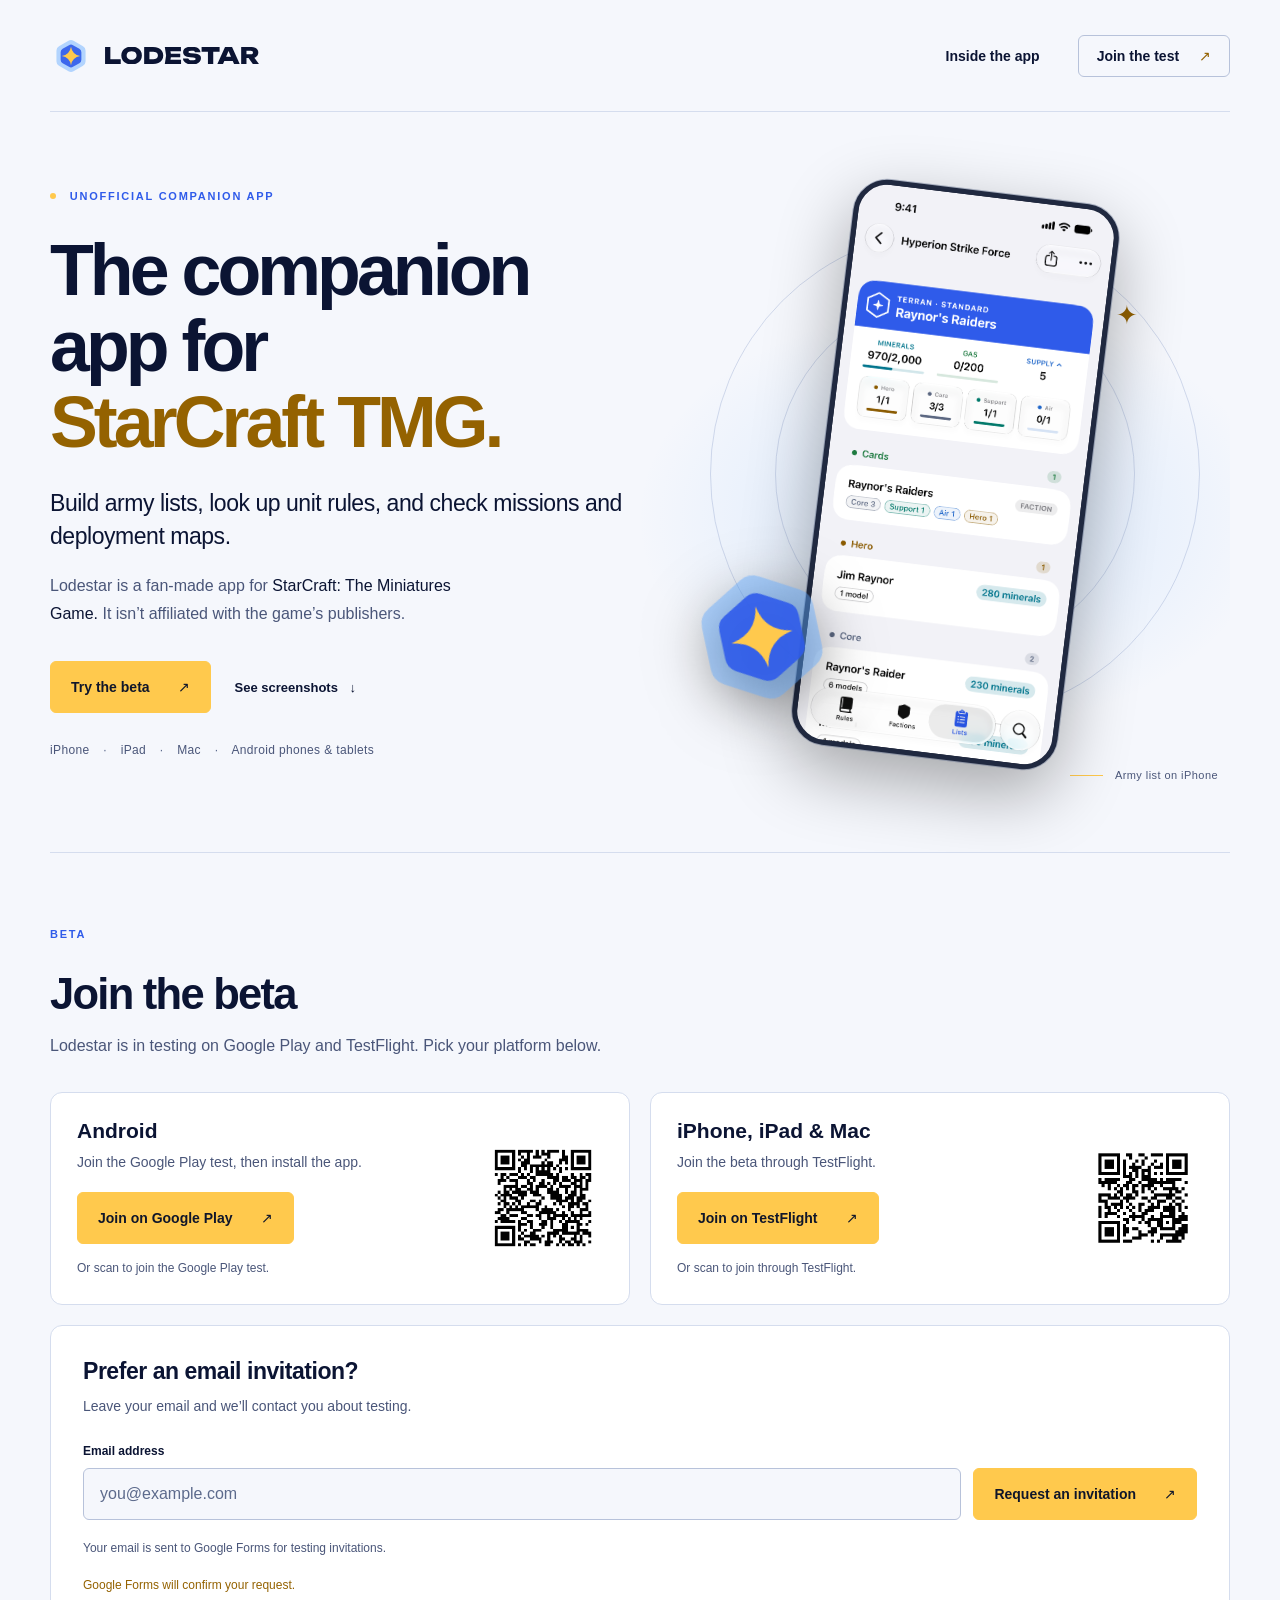
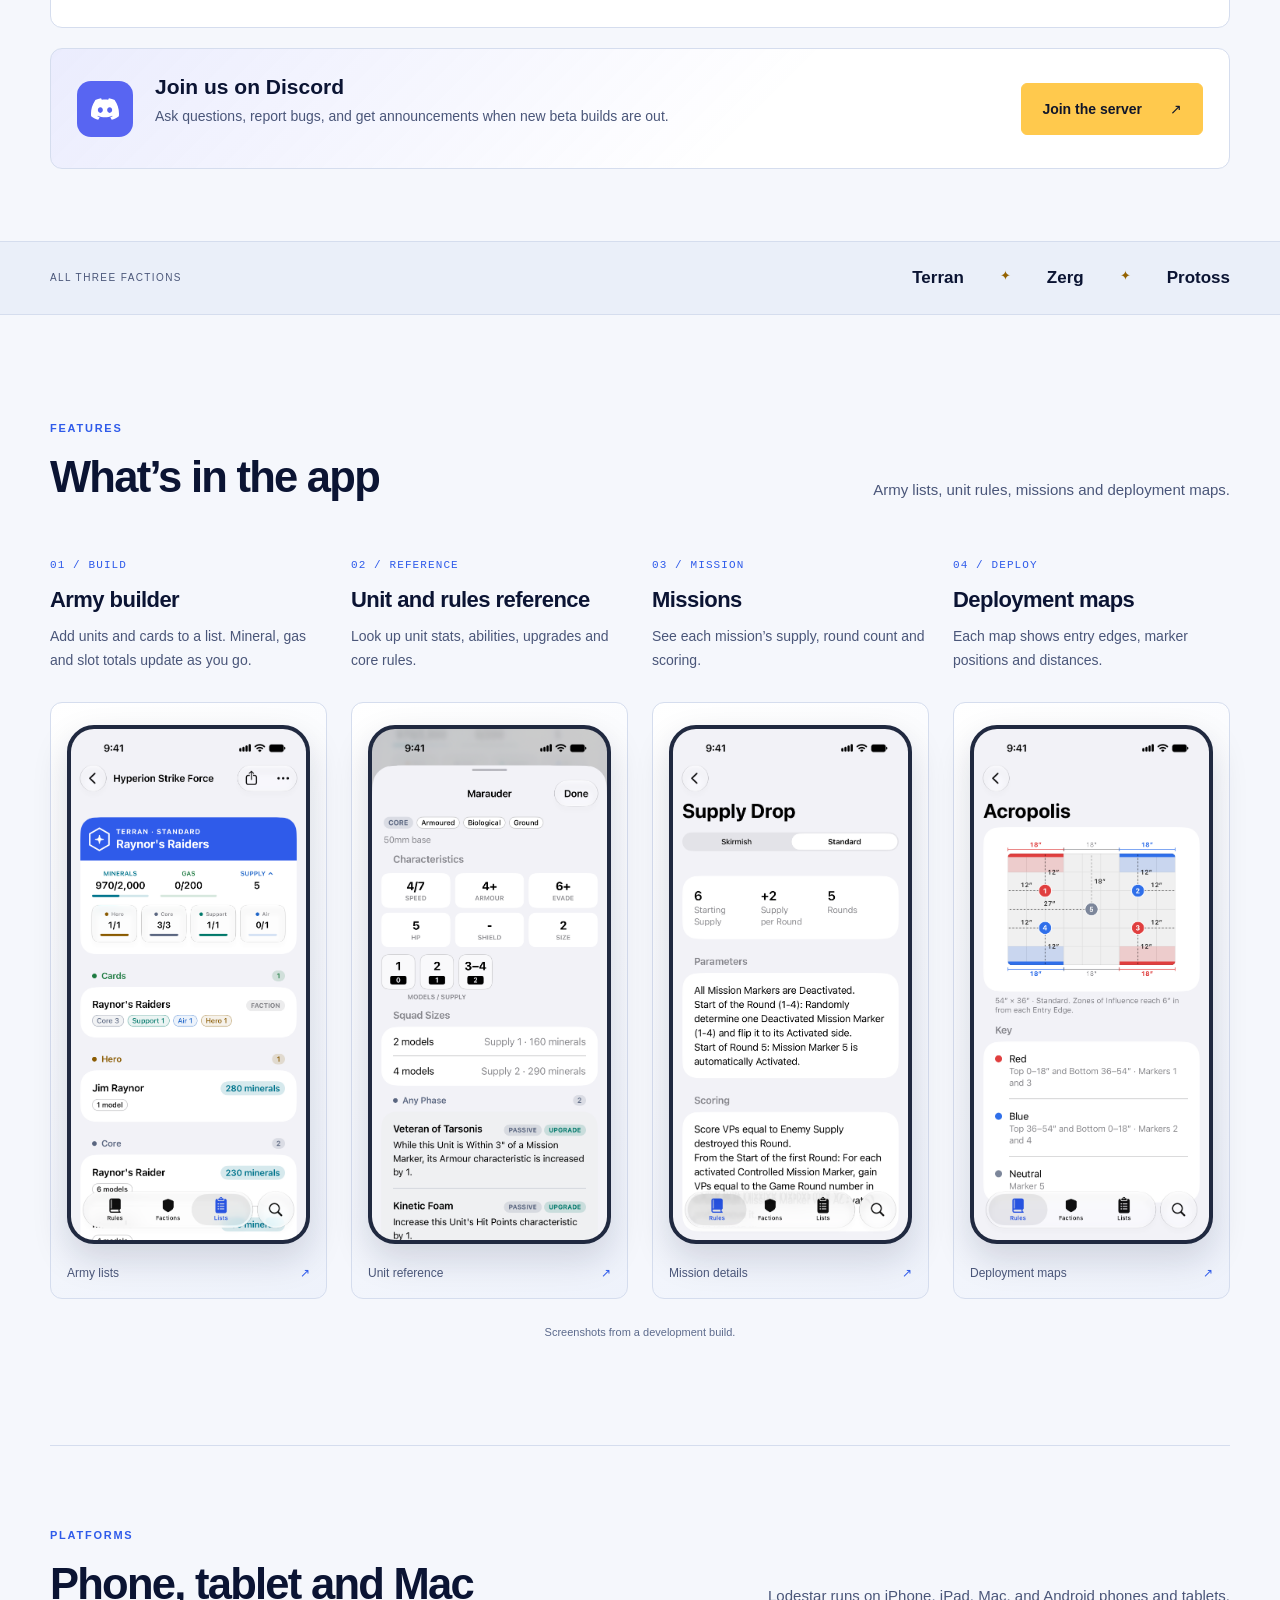
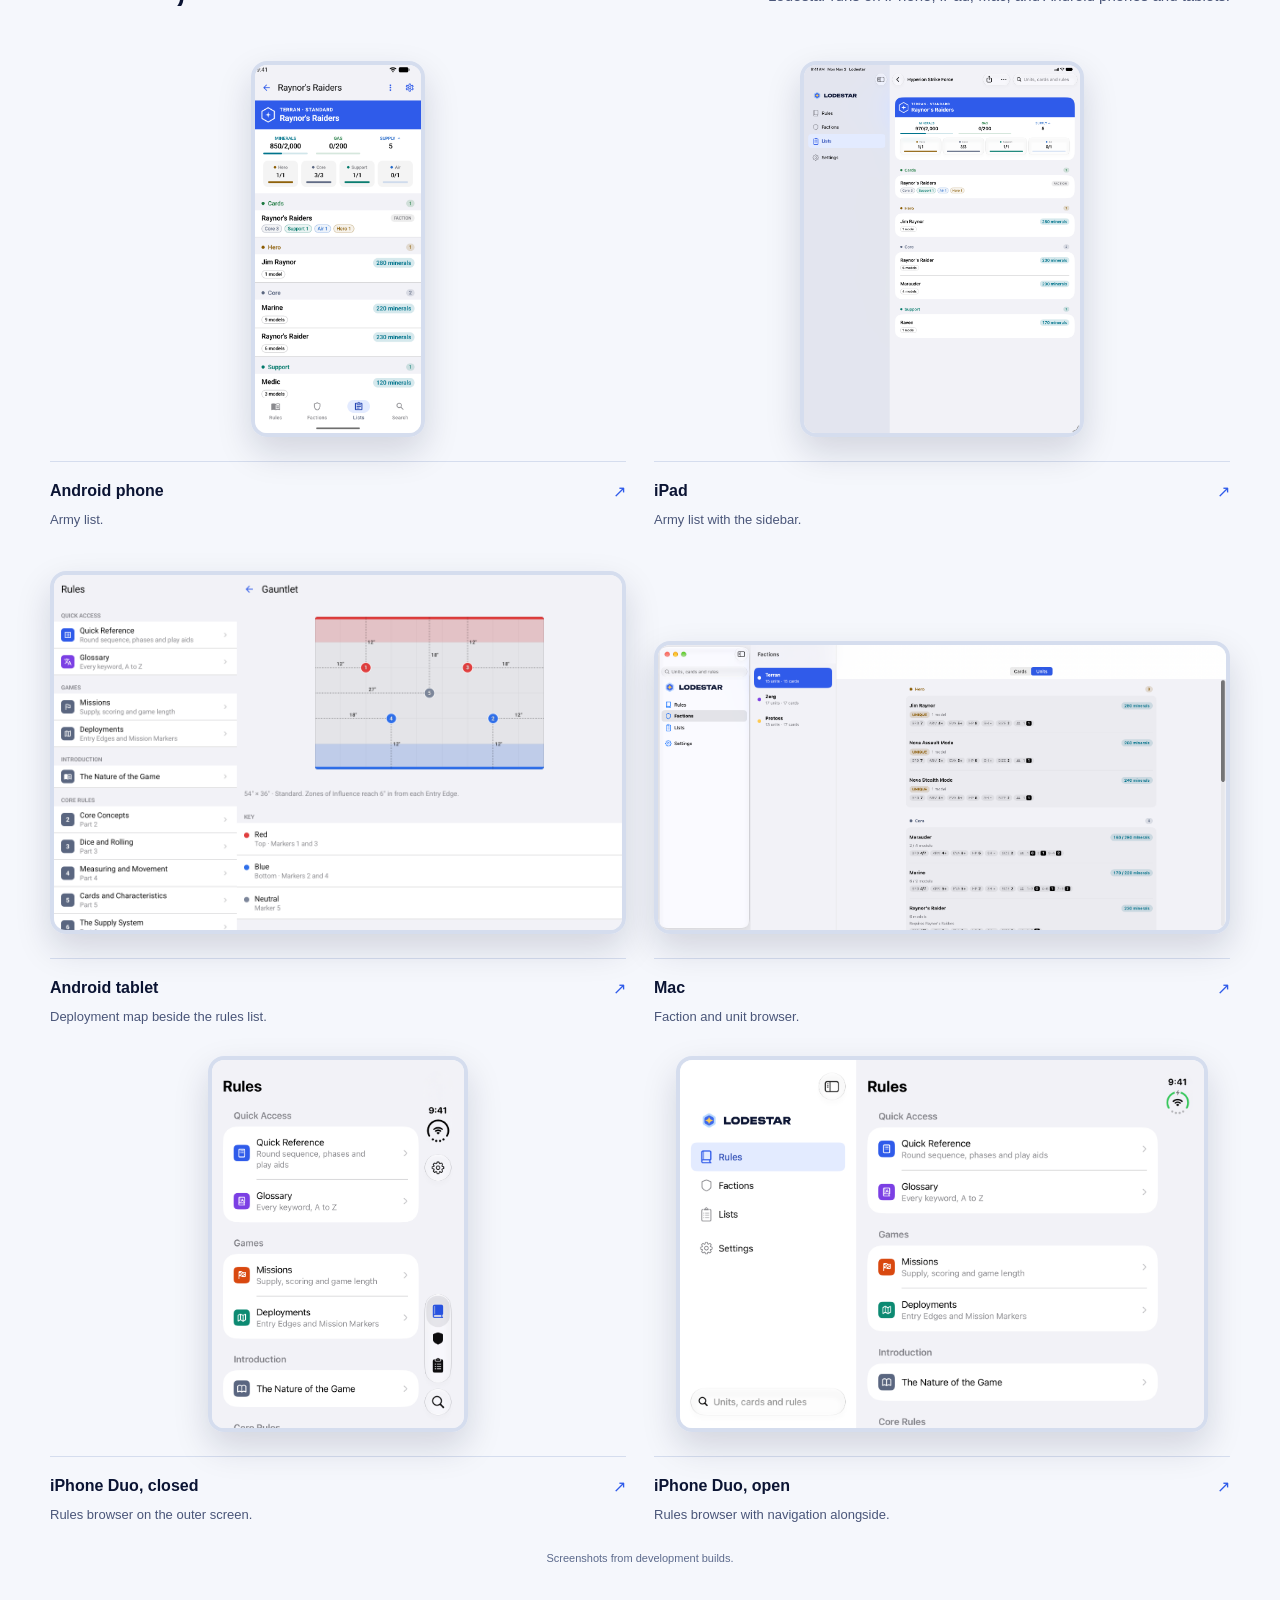
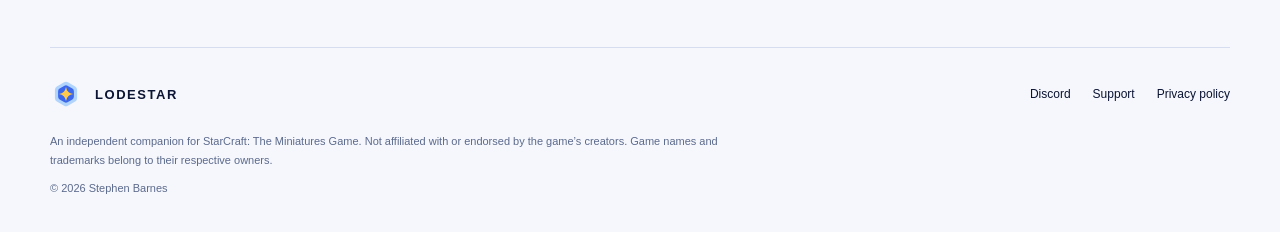
==== commit a8e88df7: "Rewrite homepage copy in plain language Say up front that Lodestar is an unofficial companion app fo" ====
--- a/index.html
+++ b/index.html
@@ -5,10 +5,10 @@
   <meta name="viewport" content="width=device-width, initial-scale=1">
   <meta name="theme-color" content="#070d22" media="(prefers-color-scheme: dark)">
   <meta name="theme-color" content="#f5f7fc" media="(prefers-color-scheme: light)">
-  <title>Lodestar — Your army. Your next move.</title>
-  <meta name="description" content="Build your army, look up rules, and plan your next game. Meet Lodestar, a companion for StarCraft: The Miniatures Game, and sign up to help test it.">
-  <meta property="og:title" content="Lodestar — Your army. Your next move.">
-  <meta property="og:description" content="An army builder and rules companion for StarCraft: The Miniatures Game. Help shape Lodestar by joining the testing list.">
+  <title>Lodestar — Unofficial companion app for StarCraft: The Miniatures Game</title>
+  <meta name="description" content="Lodestar is an unofficial companion app for StarCraft: The Miniatures Game. Build army lists, look up unit rules, and check missions and deployment maps. In beta on iPhone, iPad, Mac and Android.">
+  <meta property="og:title" content="Lodestar — Unofficial companion app for StarCraft: The Miniatures Game">
+  <meta property="og:description" content="Army builder and rules reference for StarCraft: The Miniatures Game. In beta on iPhone, iPad, Mac and Android.">
   <meta property="og:type" content="website">
   <link rel="icon" href="assets/mark-small.svg" type="image/svg+xml" media="(prefers-color-scheme: dark)">
   <link rel="icon" href="assets/mark-small-light.svg" type="image/svg+xml" media="(prefers-color-scheme: light)">
@@ -25,23 +25,22 @@
   <main id="main">
     <section class="hero wrap" aria-labelledby="hero-title">
       <div class="hero-copy">
-        <p class="eyebrow"><span class="signal" aria-hidden="true"></span> BUILT FOR GAME NIGHT</p>
-        <h1 id="hero-title">Your army.<br>Your <span>next move.</span></h1>
-        <p class="intro">Build your list. Find the rules.<br>Get back to the game.</p>
-        <p class="hero-description">Lodestar is an army builder and rules companion for <strong>StarCraft: The Miniatures Game.</strong></p>
-        <div class="hero-actions"><a class="button" href="#testing">Try the beta <span aria-hidden="true">↗</span></a><a class="text-link" href="#inside">See the app <span aria-hidden="true">↓</span></a></div>
+        <p class="eyebrow"><span class="signal" aria-hidden="true"></span> UNOFFICIAL COMPANION APP</p>
+        <h1 id="hero-title">The companion app for <span>StarCraft&nbsp;TMG.</span></h1>
+        <p class="intro">Build army lists, look up unit rules, and check missions and deployment maps.</p>
+        <p class="hero-description">Lodestar is a fan-made app for <strong>StarCraft: The Miniatures Game.</strong> It isn’t affiliated with the game’s publishers.</p>
+        <div class="hero-actions"><a class="button" href="#testing">Try the beta <span aria-hidden="true">↗</span></a><a class="text-link" href="#inside">See screenshots <span aria-hidden="true">↓</span></a></div>
         <p class="platforms">iPhone <span>·</span> iPad <span>·</span> Mac <span>·</span> Android phones &amp; tablets</p>
       </div>
       <div class="hero-art">
         <div class="orbit orbit-one" aria-hidden="true"></div><div class="orbit orbit-two" aria-hidden="true"></div>
-        <span class="coordinate coordinate-top" aria-hidden="true">FIELD NOTES / 001</span>
         <picture><source srcset="assets/mark-light.svg" media="(prefers-color-scheme: light)"><img class="hero-mark" src="assets/mark.svg" width="240" height="240" alt="" aria-hidden="true"></picture>
         <a class="phone hero-phone" href="assets/army-list.png" data-dark-href="assets/army-list-dark.png" aria-label="View full-size screenshot of a Lodestar army list"><picture><source media="(prefers-color-scheme: dark)" srcset="assets/army-list-dark.png"><img src="assets/army-list.png" width="1206" height="2622" alt="Hyperion Strike Force army list with mineral, gas, and unit-slot totals." fetchpriority="high"></picture></a>
-        <div class="art-caption"><span class="caption-line" aria-hidden="true"></span> A battle plan, in your pocket.</div>
+        <div class="art-caption"><span class="caption-line" aria-hidden="true"></span> Army list on iPhone</div>
       </div>
     </section>
     <section class="testing wrap" id="testing" aria-labelledby="testing-title">
-      <div class="testing-copy"><p class="eyebrow">EARLY ACCESS</p><h2 id="testing-title">Try Lodestar.</h2><p>Help shape the app. Choose your device to join the beta.</p></div>
+      <div class="testing-copy"><p class="eyebrow">BETA</p><h2 id="testing-title">Join the beta</h2><p>Lodestar is in testing on Google Play and TestFlight. Pick your platform below.</p></div>
       <div class="testing-options">
         <div class="platform-cards">
           <div class="platform-card"><div><h3>Android</h3><p>Join the Google Play test, then install the app.</p><a class="button" href="https://play.google.com/apps/testing/com.smbarne.lodestar">Join on Google Play <span aria-hidden="true">↗</span></a><p class="small">Or scan to join the Google Play test.</p></div><img src="assets/qr-android.png" width="330" height="330" alt="QR code for joining the Lodestar Google Play test"></div>
@@ -51,46 +50,46 @@
           <form id="signup-form" method="post" aria-describedby="signup-note signup-status"><label for="email">Email address</label><input id="email" type="email" autocomplete="email" inputmode="email" placeholder="you@example.com" required maxlength="254" disabled><button class="button" type="submit" disabled>Request an invitation <span aria-hidden="true">↗</span></button></form>
           <p class="small" id="signup-note">Your email is sent to Google Forms for testing invitations.</p><p class="form-status small" id="signup-status" role="status">Email signup is unavailable right now.</p><noscript><p class="small">Enable JavaScript to use email signup, or <a href="https://forms.gle/GLdfMWQAqNvqh9Y68">open the signup form</a>.</p></noscript>
         </div>
-        <div class="community-card"><span class="community-icon"><svg class="discord-mark" viewBox="0 0 24 24" width="28" height="28" aria-hidden="true"><path fill="currentColor" d="M20.317 4.3698a19.7913 19.7913 0 00-4.8851-1.5152.0741.0741 0 00-.0785.0371c-.211.3753-.4447.8648-.6083 1.2495-1.8447-.2762-3.68-.2762-5.4868 0-.1636-.3933-.4058-.8742-.6177-1.2495a.077.077 0 00-.0785-.037 19.7363 19.7363 0 00-4.8852 1.515.0699.0699 0 00-.0321.0277C.5334 9.0458-.319 13.5799.0992 18.0578a.0824.0824 0 00.0312.0561c2.0528 1.5076 4.0413 2.4228 5.9929 3.0294a.0777.0777 0 00.0842-.0276c.4616-.6304.8731-1.2952 1.226-1.9942a.076.076 0 00-.0416-.1057c-.6528-.2476-1.2743-.5495-1.8722-.8923a.077.077 0 01-.0076-.1277c.1258-.0943.2517-.1923.3718-.2914a.0743.0743 0 01.0776-.0105c3.9278 1.7933 8.18 1.7933 12.0614 0a.0739.0739 0 01.0785.0095c.1202.099.246.1981.3728.2924a.077.077 0 01-.0066.1276 12.2986 12.2986 0 01-1.873.8914.0766.0766 0 00-.0407.1067c.3604.698.7719 1.3628 1.225 1.9932a.076.076 0 00.0842.0286c1.961-.6067 3.9495-1.5219 6.0023-3.0294a.077.077 0 00.0313-.0552c.5004-5.177-.8382-9.6739-3.5485-13.6604a.061.061 0 00-.0312-.0286zM8.02 15.3312c-1.1825 0-2.1569-1.0857-2.1569-2.419 0-1.3332.9555-2.4189 2.157-2.4189 1.2108 0 2.1757 1.0952 2.1568 2.419 0 1.3332-.9555 2.4189-2.1569 2.4189zm7.9748 0c-1.1825 0-2.1569-1.0857-2.1569-2.419 0-1.3332.9554-2.4189 2.1569-2.4189 1.2108 0 2.1757 1.0952 2.1568 2.419 0 1.3332-.946 2.4189-2.1568 2.4189Z"/></svg></span><div><h3>Join us on Discord</h3><p>Talk lists and tactics, share feedback on the beta, and hear about updates first.</p></div><a class="button" href="https://discord.gg/dgadqJXsA" rel="noopener">Join the server <span aria-hidden="true">↗</span></a></div>
+        <div class="community-card"><span class="community-icon"><svg class="discord-mark" viewBox="0 0 24 24" width="28" height="28" aria-hidden="true"><path fill="currentColor" d="M20.317 4.3698a19.7913 19.7913 0 00-4.8851-1.5152.0741.0741 0 00-.0785.0371c-.211.3753-.4447.8648-.6083 1.2495-1.8447-.2762-3.68-.2762-5.4868 0-.1636-.3933-.4058-.8742-.6177-1.2495a.077.077 0 00-.0785-.037 19.7363 19.7363 0 00-4.8852 1.515.0699.0699 0 00-.0321.0277C.5334 9.0458-.319 13.5799.0992 18.0578a.0824.0824 0 00.0312.0561c2.0528 1.5076 4.0413 2.4228 5.9929 3.0294a.0777.0777 0 00.0842-.0276c.4616-.6304.8731-1.2952 1.226-1.9942a.076.076 0 00-.0416-.1057c-.6528-.2476-1.2743-.5495-1.8722-.8923a.077.077 0 01-.0076-.1277c.1258-.0943.2517-.1923.3718-.2914a.0743.0743 0 01.0776-.0105c3.9278 1.7933 8.18 1.7933 12.0614 0a.0739.0739 0 01.0785.0095c.1202.099.246.1981.3728.2924a.077.077 0 01-.0066.1276 12.2986 12.2986 0 01-1.873.8914.0766.0766 0 00-.0407.1067c.3604.698.7719 1.3628 1.225 1.9932a.076.076 0 00.0842.0286c1.961-.6067 3.9495-1.5219 6.0023-3.0294a.077.077 0 00.0313-.0552c.5004-5.177-.8382-9.6739-3.5485-13.6604a.061.061 0 00-.0312-.0286zM8.02 15.3312c-1.1825 0-2.1569-1.0857-2.1569-2.419 0-1.3332.9555-2.4189 2.157-2.4189 1.2108 0 2.1757 1.0952 2.1568 2.419 0 1.3332-.9555 2.4189-2.1569 2.4189zm7.9748 0c-1.1825 0-2.1569-1.0857-2.1569-2.419 0-1.3332.9554-2.4189 2.1569-2.4189 1.2108 0 2.1757 1.0952 2.1568 2.419 0 1.3332-.946 2.4189-2.1568 2.4189Z"/></svg></span><div><h3>Join us on Discord</h3><p>Ask questions, report bugs, and get announcements when new beta builds are out.</p></div><a class="button" href="https://discord.gg/dgadqJXsA" rel="noopener">Join the server <span aria-hidden="true">↗</span></a></div>
       </div>
     </section>
-    <div class="faction-strip"><div class="wrap"><p>PICK YOUR FACTION</p><div><span>Terran</span><span class="star" aria-hidden="true">✦</span><span>Zerg</span><span class="star" aria-hidden="true">✦</span><span>Protoss</span></div></div></div>
+    <div class="faction-strip"><div class="wrap"><p>ALL THREE FACTIONS</p><div><span>Terran</span><span class="star" aria-hidden="true">✦</span><span>Zerg</span><span class="star" aria-hidden="true">✦</span><span>Protoss</span></div></div></div>
     <section class="inside wrap" id="inside" aria-labelledby="inside-title">
-      <div class="section-heading"><div><p class="eyebrow">WHAT YOU CAN DO</p><h2 id="inside-title">Ready for the table.</h2></div><p>Everything you need for your next game.</p></div>
+      <div class="section-heading"><div><p class="eyebrow">FEATURES</p><h2 id="inside-title">What’s in the app</h2></div><p>Army lists, unit rules, missions and deployment maps.</p></div>
       <div class="features">
-        <article class="feature"><div class="feature-copy"><span class="number">01 / BUILD</span><h3>Build your army.</h3><p>Add units and cards. See your minerals, gas, and slots as you build.</p></div><a class="screen-link" href="assets/army-list.png" data-dark-href="assets/army-list-dark.png" aria-label="Open full-size army list screenshot"><div class="phone"><picture><source media="(prefers-color-scheme: dark)" srcset="assets/army-list-dark.png"><img src="assets/army-list.png" width="1206" height="2622" loading="lazy" alt="Army list showing Raynor’s Raiders, resource totals, and unit slots."></picture></div><span>Army lists <span aria-hidden="true">↗</span></span></a></article>
-        <article class="feature"><div class="feature-copy"><span class="number">02 / REFERENCE</span><h3>Find the rules.</h3><p>Look up unit stats, abilities, upgrades, and rules when you need them.</p></div><a class="screen-link" href="assets/unit.png" data-dark-href="assets/unit-dark.png" aria-label="Open full-size unit reference screenshot"><div class="phone"><picture><source media="(prefers-color-scheme: dark)" srcset="assets/unit-dark.png"><img src="assets/unit.png" width="1206" height="2622" loading="lazy" alt="Marauder unit reference showing characteristics, squad sizes, and upgrades."></picture></div><span>Unit reference <span aria-hidden="true">↗</span></span></a></article>
-        <article class="feature"><div class="feature-copy"><span class="number">03 / MISSION</span><h3>Choose a mission.</h3><p>Check supply, rounds, and scoring before you play.</p></div><a class="screen-link" href="assets/mission.png" data-dark-href="assets/mission-dark.png" aria-label="Open full-size mission screenshot"><div class="phone"><picture><source media="(prefers-color-scheme: dark)" srcset="assets/mission-dark.png"><img src="assets/mission.png" width="1206" height="2622" loading="lazy" alt="Supply Drop mission on iPhone, with Standard game size, supply, round count, parameters, and scoring."></picture></div><span>Mission details <span aria-hidden="true">↗</span></span></a></article>
-        <article class="feature"><div class="feature-copy"><span class="number">04 / DEPLOY</span><h3>Set up the table.</h3><p>Use deployment maps to find entry edges, markers, and distances.</p></div><a class="screen-link" href="assets/deployment.png" data-dark-href="assets/deployment-dark.png" aria-label="Open full-size deployment screenshot"><div class="phone"><picture><source media="(prefers-color-scheme: dark)" srcset="assets/deployment-dark.png"><img src="assets/deployment.png" width="1206" height="2622" loading="lazy" alt="Acropolis deployment map with distance labels, red and blue entry edges, and numbered mission markers."></picture></div><span>Deployment maps <span aria-hidden="true">↗</span></span></a></article>
+        <article class="feature"><div class="feature-copy"><span class="number">01 / BUILD</span><h3>Army builder</h3><p>Add units and cards to a list. Mineral, gas and slot totals update as you go.</p></div><a class="screen-link" href="assets/army-list.png" data-dark-href="assets/army-list-dark.png" aria-label="Open full-size army list screenshot"><div class="phone"><picture><source media="(prefers-color-scheme: dark)" srcset="assets/army-list-dark.png"><img src="assets/army-list.png" width="1206" height="2622" loading="lazy" alt="Army list showing Raynor’s Raiders, resource totals, and unit slots."></picture></div><span>Army lists <span aria-hidden="true">↗</span></span></a></article>
+        <article class="feature"><div class="feature-copy"><span class="number">02 / REFERENCE</span><h3>Unit and rules reference</h3><p>Look up unit stats, abilities, upgrades and core rules.</p></div><a class="screen-link" href="assets/unit.png" data-dark-href="assets/unit-dark.png" aria-label="Open full-size unit reference screenshot"><div class="phone"><picture><source media="(prefers-color-scheme: dark)" srcset="assets/unit-dark.png"><img src="assets/unit.png" width="1206" height="2622" loading="lazy" alt="Marauder unit reference showing characteristics, squad sizes, and upgrades."></picture></div><span>Unit reference <span aria-hidden="true">↗</span></span></a></article>
+        <article class="feature"><div class="feature-copy"><span class="number">03 / MISSION</span><h3>Missions</h3><p>See each mission’s supply, round count and scoring.</p></div><a class="screen-link" href="assets/mission.png" data-dark-href="assets/mission-dark.png" aria-label="Open full-size mission screenshot"><div class="phone"><picture><source media="(prefers-color-scheme: dark)" srcset="assets/mission-dark.png"><img src="assets/mission.png" width="1206" height="2622" loading="lazy" alt="Supply Drop mission on iPhone, with Standard game size, supply, round count, parameters, and scoring."></picture></div><span>Mission details <span aria-hidden="true">↗</span></span></a></article>
+        <article class="feature"><div class="feature-copy"><span class="number">04 / DEPLOY</span><h3>Deployment maps</h3><p>Each map shows entry edges, marker positions and distances.</p></div><a class="screen-link" href="assets/deployment.png" data-dark-href="assets/deployment-dark.png" aria-label="Open full-size deployment screenshot"><div class="phone"><picture><source media="(prefers-color-scheme: dark)" srcset="assets/deployment-dark.png"><img src="assets/deployment.png" width="1206" height="2622" loading="lazy" alt="Acropolis deployment map with distance labels, red and blue entry edges, and numbered mission markers."></picture></div><span>Deployment maps <span aria-hidden="true">↗</span></span></a></article>
       </div>
       <p class="screenshot-note">Screenshots from a development build.</p>
     </section>
     <section class="devices wrap" id="devices" aria-labelledby="devices-title">
-      <div class="section-heading"><div><p class="eyebrow">PICK YOUR SCREEN</p><h2 id="devices-title">Made for your devices.</h2></div><p>Use Lodestar on your phone, tablet, or Mac.</p></div>
+      <div class="section-heading"><div><p class="eyebrow">PLATFORMS</p><h2 id="devices-title">Phone, tablet and Mac</h2></div><p>Lodestar runs on iPhone, iPad, Mac, and Android phones and tablets.</p></div>
       <div class="device-gallery">
         <figure class="device-card">
           <a class="device-image" href="assets/android-phone.png" data-dark-href="assets/android-phone-dark.png" aria-label="Open full-size Android phone screenshot"><picture><source media="(prefers-color-scheme: dark)" srcset="assets/android-phone-dark.png"><img src="assets/android-phone.png" width="1080" height="2400" loading="lazy" alt="Lodestar on an Android phone showing Raynor’s Raiders, resource totals, and the unit roster."></picture></a>
-          <figcaption><h3>Android phone <span aria-hidden="true">↗</span></h3><p>Your list on the go.</p></figcaption>
+          <figcaption><h3>Android phone <span aria-hidden="true">↗</span></h3><p>Army list.</p></figcaption>
         </figure>
         <figure class="device-card">
           <a class="device-image" href="assets/ipad.png" data-dark-href="assets/ipad-dark.png" aria-label="Open full-size iPad screenshot"><picture><source media="(prefers-color-scheme: dark)" srcset="assets/ipad-dark.png"><img src="assets/ipad.png" width="2064" height="2752" loading="lazy" alt="Lodestar on iPad with sidebar navigation beside the Hyperion Strike Force army list."></picture></a>
-          <figcaption><h3>iPad <span aria-hidden="true">↗</span></h3><p>Your roster on a bigger screen.</p></figcaption>
+          <figcaption><h3>iPad <span aria-hidden="true">↗</span></h3><p>Army list with the sidebar.</p></figcaption>
         </figure>
         <figure class="device-card">
           <a class="device-image" href="assets/android-tablet.png" data-dark-href="assets/android-tablet-dark.png" aria-label="Open full-size Android tablet screenshot"><picture><source media="(prefers-color-scheme: dark)" srcset="assets/android-tablet-dark.png"><img src="assets/android-tablet.png" width="2560" height="1600" loading="lazy" alt="Lodestar on an Android tablet in landscape, with rules navigation beside the Gauntlet deployment map."></picture></a>
-          <figcaption><h3>Android tablet <span aria-hidden="true">↗</span></h3><p>See the whole map.</p></figcaption>
+          <figcaption><h3>Android tablet <span aria-hidden="true">↗</span></h3><p>Deployment map beside the rules list.</p></figcaption>
         </figure>
         <figure class="device-card">
           <a class="device-image" href="assets/mac.png" data-dark-href="assets/mac-dark.png" aria-label="Open full-size Mac screenshot"><picture><source media="(prefers-color-scheme: dark)" srcset="assets/mac-dark.png"><img src="assets/mac.png" width="3194" height="1606" loading="lazy" alt="Lodestar on Mac showing the Terran faction and unit browser."></picture></a>
-          <figcaption><h3>Mac <span aria-hidden="true">↗</span></h3><p>Explore your factions on Mac.</p></figcaption>
+          <figcaption><h3>Mac <span aria-hidden="true">↗</span></h3><p>Faction and unit browser.</p></figcaption>
         </figure>
         <figure class="device-card">
           <a class="device-image" href="assets/iphone-duo.png" data-dark-href="assets/iphone-duo-dark.png" aria-label="Open full-size iPhone Duo closed screenshot"><picture><source media="(prefers-color-scheme: dark)" srcset="assets/iphone-duo-dark.png"><img src="assets/iphone-duo.png" width="1398" height="2034" loading="lazy" alt="Lodestar on the iPhone Duo outer display showing the rules browser."></picture></a>
-          <figcaption><h3>iPhone Duo, closed <span aria-hidden="true">↗</span></h3><p>Find the rules on the outer screen.</p></figcaption>
+          <figcaption><h3>iPhone Duo, closed <span aria-hidden="true">↗</span></h3><p>Rules browser on the outer screen.</p></figcaption>
         </figure>
         <figure class="device-card">
           <a class="device-image" href="assets/iphone-duo-open.png" data-dark-href="assets/iphone-duo-open-dark.png" aria-label="Open full-size iPhone Duo opened screenshot"><picture><source media="(prefers-color-scheme: dark)" srcset="assets/iphone-duo-open-dark.png"><img src="assets/iphone-duo-open.png" width="2853" height="2007" loading="lazy" alt="Lodestar rules browser on the opened iPhone Duo, with navigation beside the rules list."></picture></a>
-          <figcaption><h3>iPhone Duo, open <span aria-hidden="true">↗</span></h3><p>More room to browse when opened.</p></figcaption>
+          <figcaption><h3>iPhone Duo, open <span aria-hidden="true">↗</span></h3><p>Rules browser with navigation alongside.</p></figcaption>
         </figure>
       </div>
       <p class="screenshot-note">Screenshots from development builds.</p>
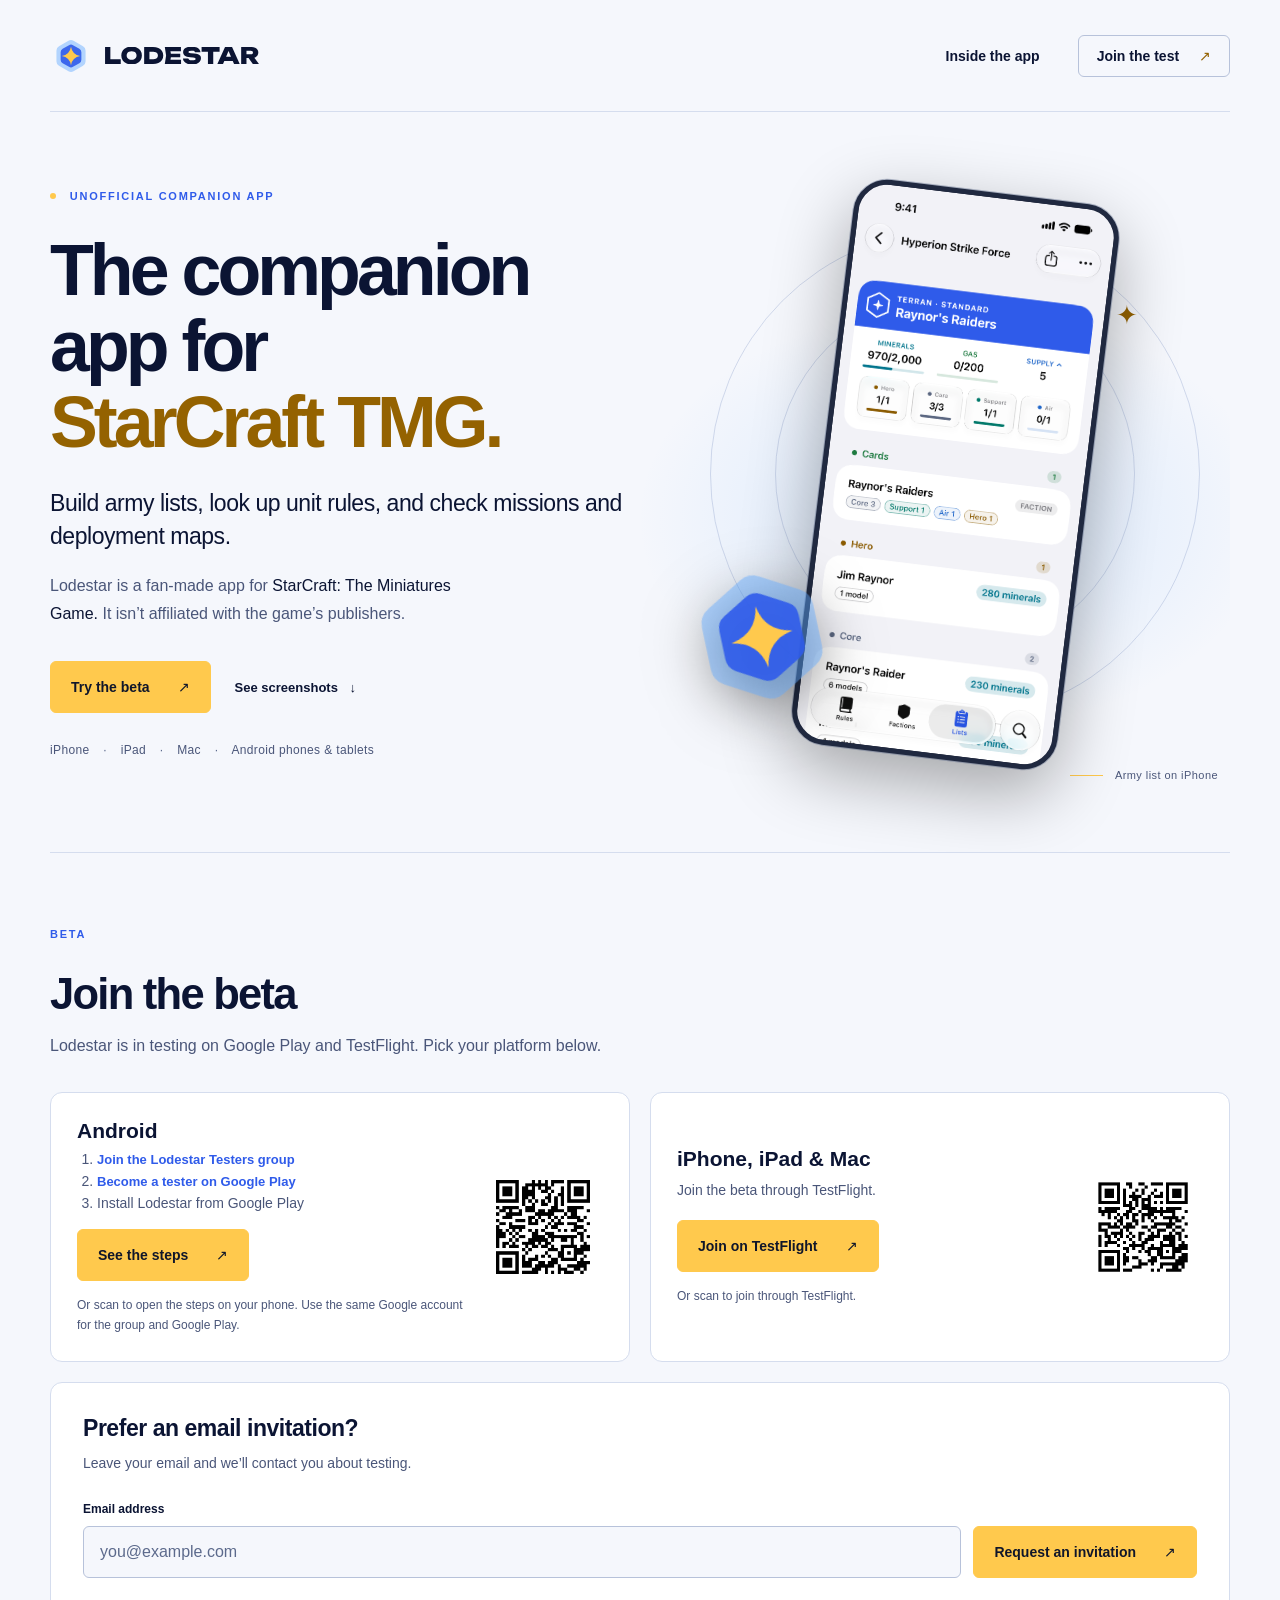
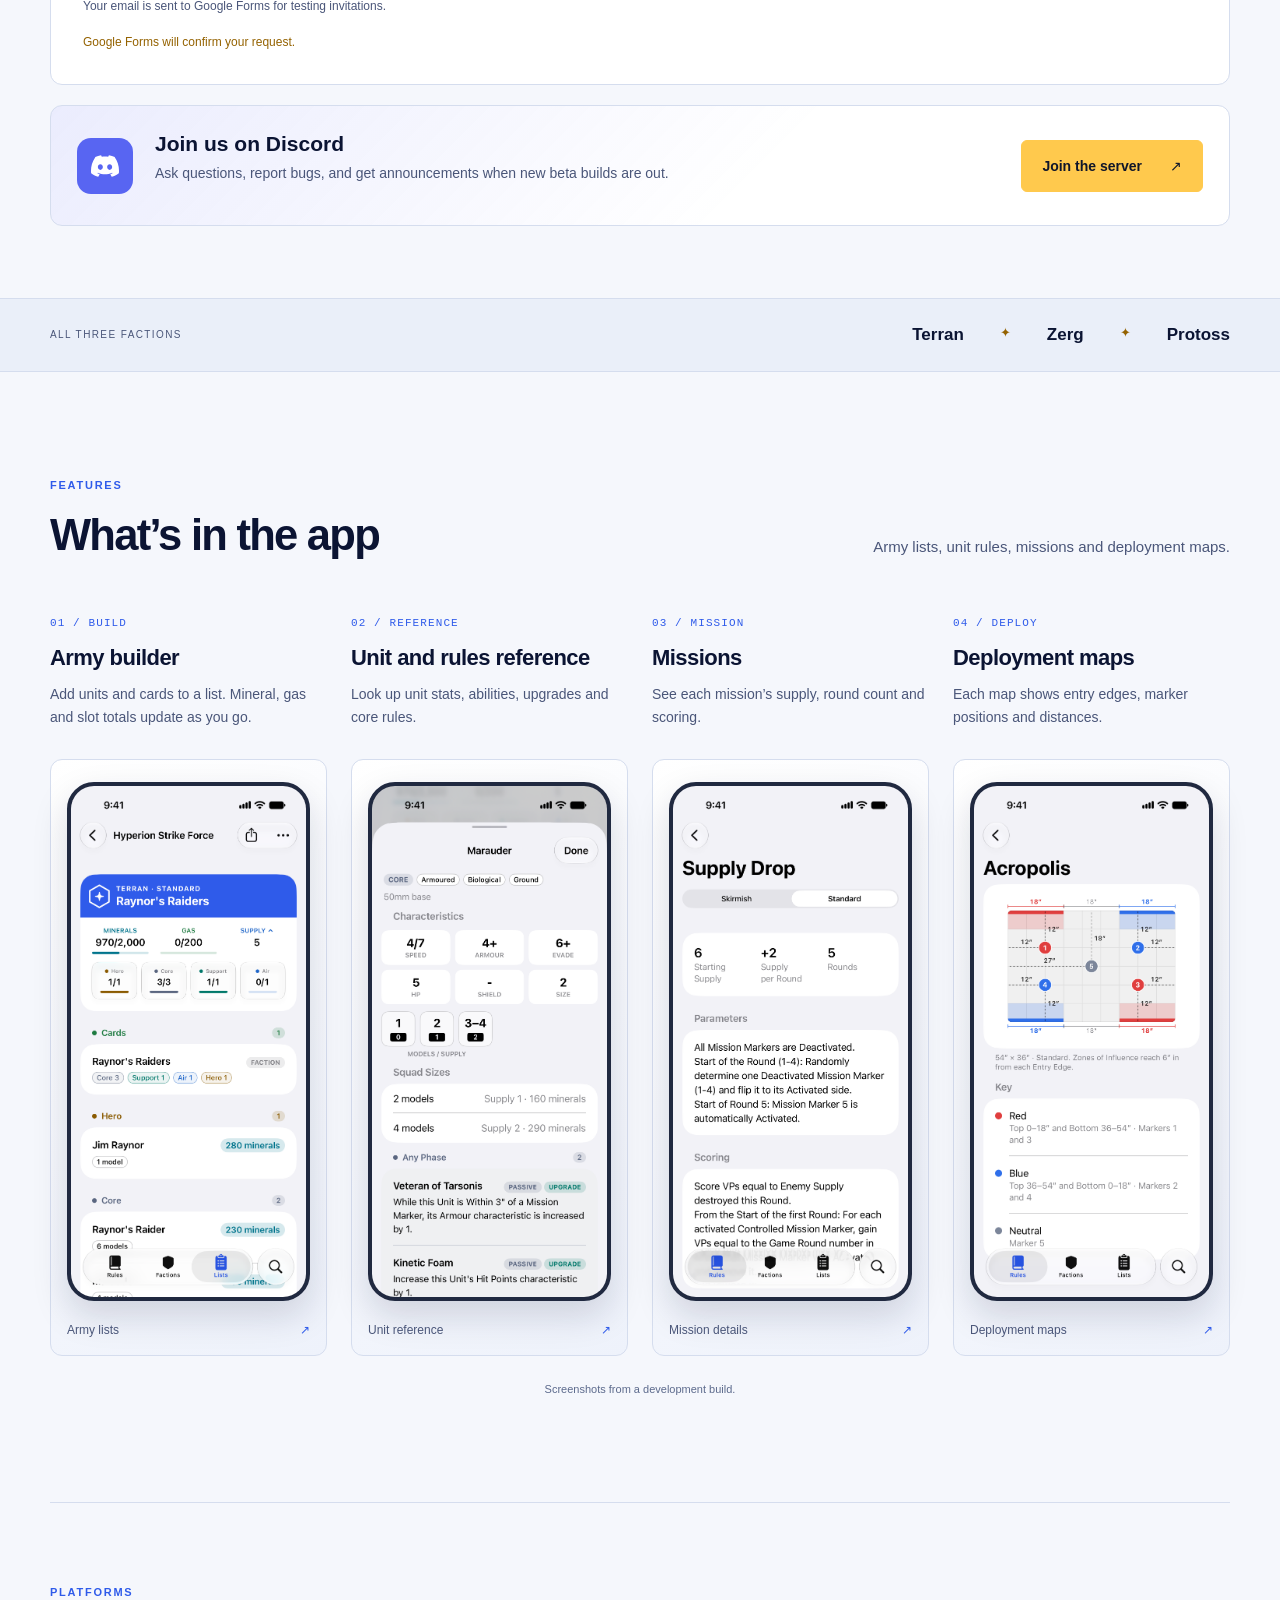
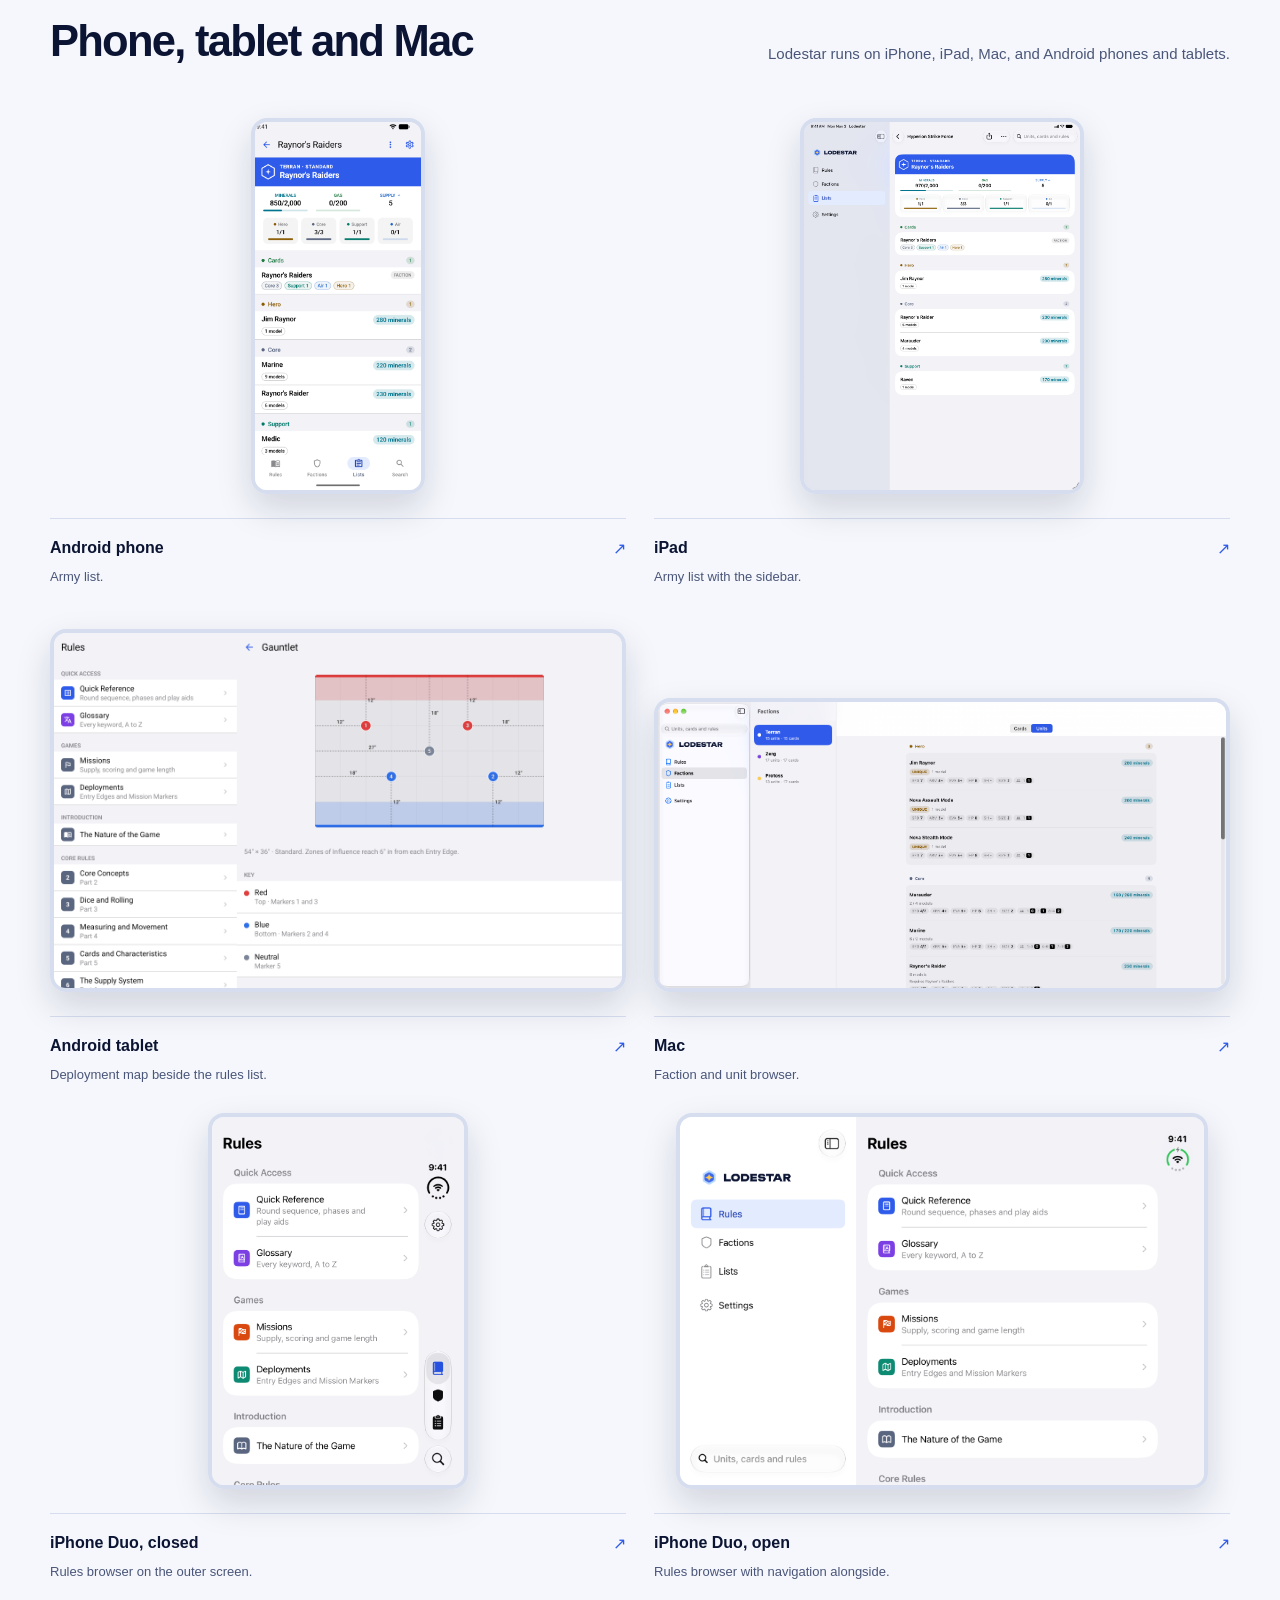
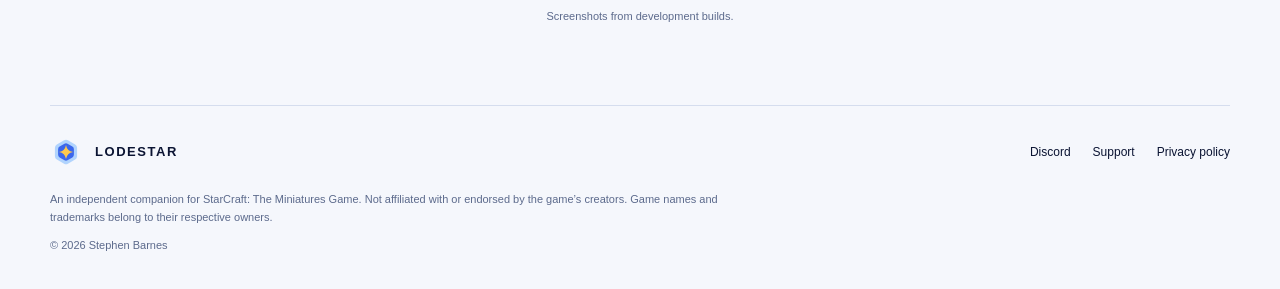
==== commit abe62add: "Add Android beta steps page and point QR code to it Android testers now join the Lodestar Testers Go" ====
--- a/index.html
+++ b/index.html
@@ -12,7 +12,7 @@
   <meta property="og:type" content="website">
   <link rel="icon" href="assets/mark-small.svg" type="image/svg+xml" media="(prefers-color-scheme: dark)">
   <link rel="icon" href="assets/mark-small-light.svg" type="image/svg+xml" media="(prefers-color-scheme: light)">
-  <link rel="stylesheet" href="styles.css">
+  <link rel="stylesheet" href="styles.css?v=2">
   <script src="signup-config.js" defer></script>
   <script src="site.js?v=3" defer></script>
 </head>
@@ -43,7 +43,7 @@
       <div class="testing-copy"><p class="eyebrow">BETA</p><h2 id="testing-title">Join the beta</h2><p>Lodestar is in testing on Google Play and TestFlight. Pick your platform below.</p></div>
       <div class="testing-options">
         <div class="platform-cards">
-          <div class="platform-card"><div><h3>Android</h3><p>Join the Google Play test, then install the app.</p><a class="button" href="https://play.google.com/apps/testing/com.smbarne.lodestar">Join on Google Play <span aria-hidden="true">↗</span></a><p class="small">Or scan to join the Google Play test.</p></div><img src="assets/qr-android.png" width="330" height="330" alt="QR code for joining the Lodestar Google Play test"></div>
+          <div class="platform-card"><div><h3>Android</h3><ol class="card-steps"><li><a class="text-link" href="https://groups.google.com/g/lodestar-testers" rel="noopener">Join the Lodestar Testers group</a></li><li><a class="text-link" href="https://play.google.com/apps/testing/com.smbarne.lodestar" rel="noopener">Become a tester on Google Play</a></li><li>Install Lodestar from Google Play</li></ol><a class="button" href="android.html">See the steps <span aria-hidden="true">↗</span></a><p class="small">Or scan to open the steps on your phone. Use the same Google account for the group and Google Play.</p></div><img src="assets/qr-android.png" width="330" height="330" alt="QR code for the Lodestar Android setup steps"></div>
           <div class="platform-card"><div><h3>iPhone, iPad &amp; Mac</h3><p>Join the beta through TestFlight.</p><a class="button" href="https://testflight.apple.com/join/uj9MMDkr">Join on TestFlight <span aria-hidden="true">↗</span></a><p class="small">Or scan to join through TestFlight.</p></div><img src="assets/qr-apple.png" width="330" height="330" alt="QR code for Lodestar on TestFlight"></div>
         </div>
         <div class="signup-panel"><h3>Prefer an email invitation?</h3><p>Leave your email and we’ll contact you about testing.</p>
--- a/styles.css
+++ b/styles.css
@@ -913,3 +913,53 @@
 .community-icon { display: grid; place-items: center; flex: 0 0 56px; width: 56px; height: 56px; border-radius: 14px; background: #5865f2; color: #fff; }
 .community-card .button { flex: none; }
 @media(max-width: 640px) { .community-card { flex-wrap: wrap; padding: 20px; gap: 16px; } .community-card>div { flex-basis: calc(100% - 72px); } .community-card .button { width: 100%; } }
+
+/* Android beta steps: compact list on the home page card, full steps on android.html */
+.card-steps {
+  margin:0 0 18px;
+  padding-left:20px;
+  font-size:14px;
+  color:var(--muted);
+}
+.card-steps li {
+  margin-bottom:6px;
+}
+.card-steps .text-link {
+  color:var(--azure);
+}
+.steps {
+  list-style:none;
+  counter-reset:step;
+  padding:0;
+  margin:0 0 64px;
+}
+.steps li {
+  counter-increment:step;
+  position:relative;
+  padding:0 0 36px 56px;
+}
+.steps li:before {
+  content:counter(step);
+  position:absolute;
+  left:0;
+  top:0;
+  width:36px;
+  height:36px;
+  border-radius:50%;
+  display:grid;
+  place-items:center;
+  font-weight:700;
+  border:1px solid var(--line);
+  background:var(--surface);
+}
+.support .steps h2 {
+  font-size:21px;
+  margin:4px 0 8px;
+}
+.steps p {
+  color:var(--muted);
+  margin-bottom:16px;
+}
+.steps strong {
+  color:var(--text);
+}
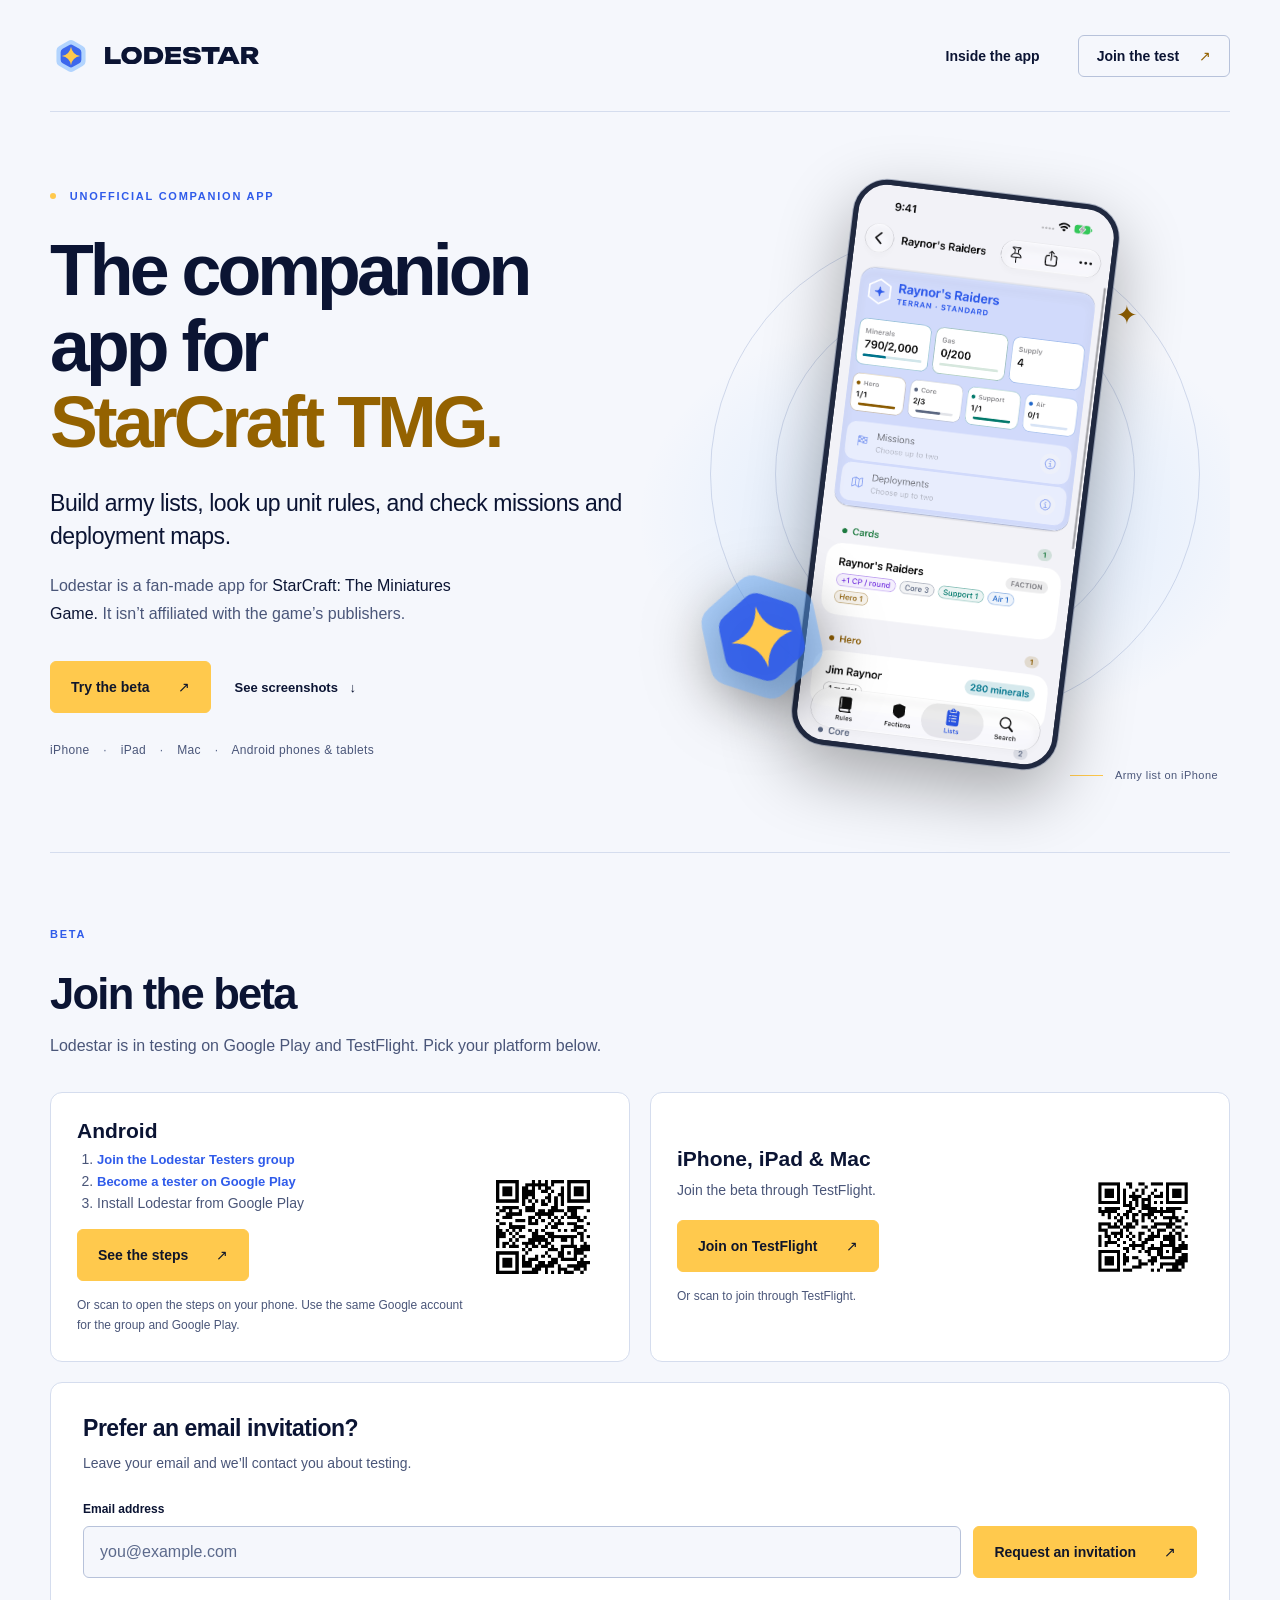
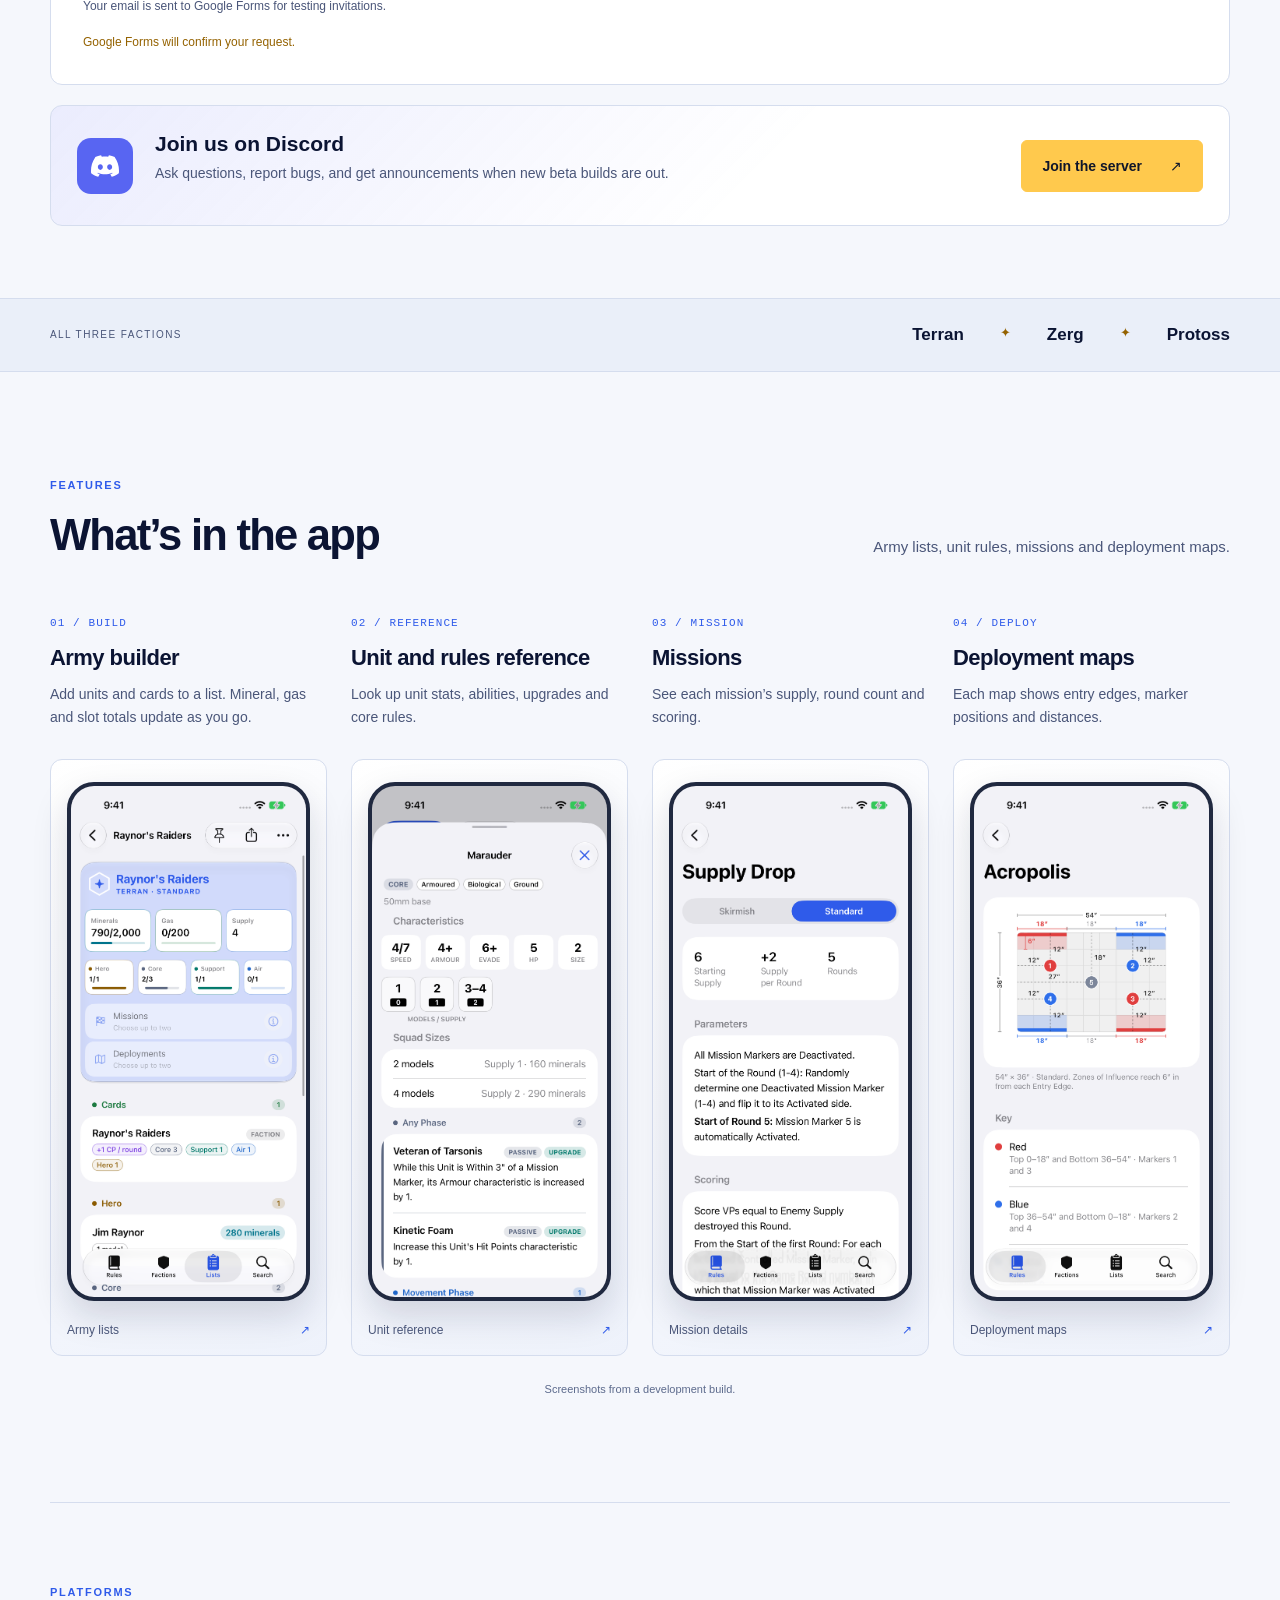
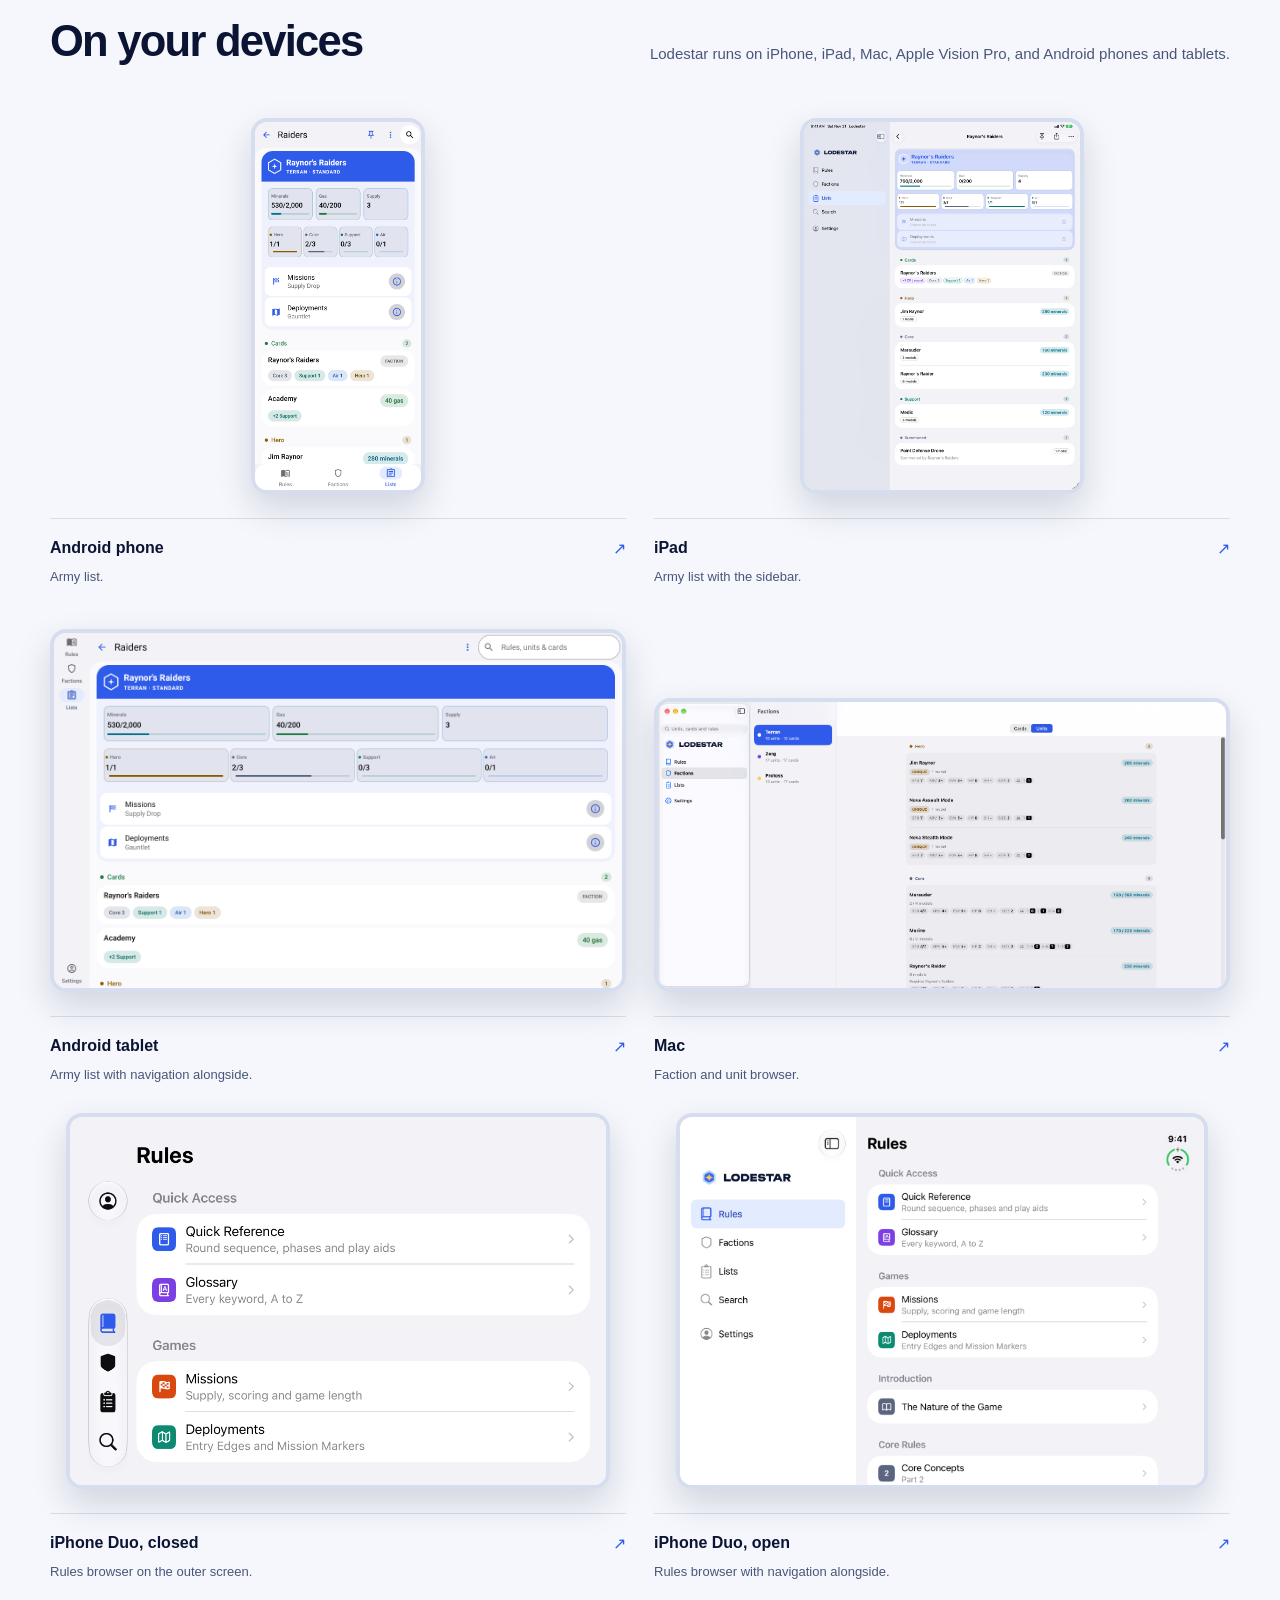
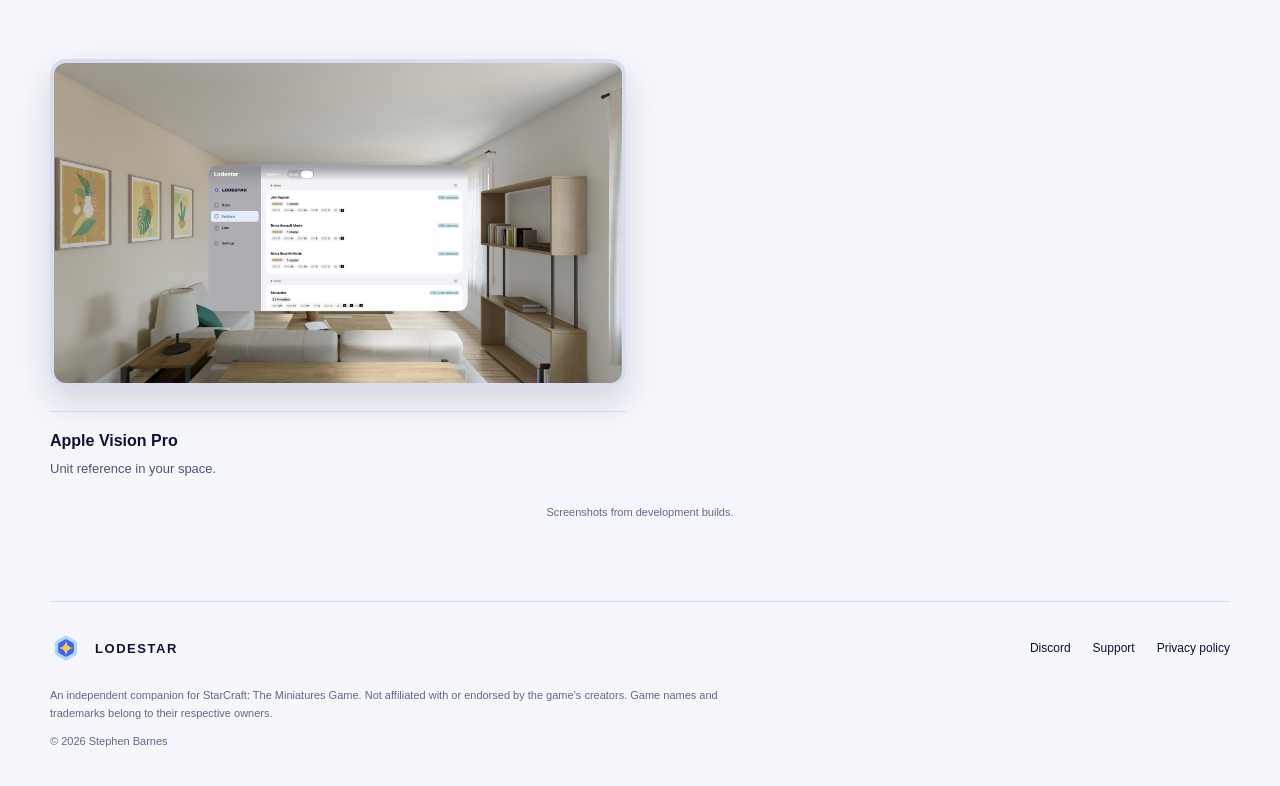
==== commit 0132999c: "Refresh Apple and Android website screenshots" ====
--- a/index.html
+++ b/index.html
@@ -14,6 +14,7 @@
   <link rel="icon" href="assets/mark-small-light.svg" type="image/svg+xml" media="(prefers-color-scheme: light)">
   <link rel="stylesheet" href="styles.css?v=2">
   <script src="signup-config.js" defer></script>
+  <script src="analytics.js" defer></script>
   <script src="site.js?v=3" defer></script>
 </head>
 <body>
@@ -35,7 +36,7 @@
       <div class="hero-art">
         <div class="orbit orbit-one" aria-hidden="true"></div><div class="orbit orbit-two" aria-hidden="true"></div>
         <picture><source srcset="assets/mark-light.svg" media="(prefers-color-scheme: light)"><img class="hero-mark" src="assets/mark.svg" width="240" height="240" alt="" aria-hidden="true"></picture>
-        <a class="phone hero-phone" href="assets/army-list.png" data-dark-href="assets/army-list-dark.png" aria-label="View full-size screenshot of a Lodestar army list"><picture><source media="(prefers-color-scheme: dark)" srcset="assets/army-list-dark.png"><img src="assets/army-list.png" width="1206" height="2622" alt="Hyperion Strike Force army list with mineral, gas, and unit-slot totals." fetchpriority="high"></picture></a>
+        <a class="phone hero-phone" href="assets/army-list.png?v=20261121" data-dark-href="assets/army-list-dark.png?v=20261121" aria-label="View full-size screenshot of a Lodestar army list"><picture><source media="(prefers-color-scheme: dark)" srcset="assets/army-list-dark.png?v=20261121"><img src="assets/army-list.png?v=20261121" width="1206" height="2622" alt="Raynor’s Raiders army list with mineral, gas, supply and unit-slot totals." fetchpriority="high"></picture></a>
         <div class="art-caption"><span class="caption-line" aria-hidden="true"></span> Army list on iPhone</div>
       </div>
     </section>
@@ -57,39 +58,43 @@
     <section class="inside wrap" id="inside" aria-labelledby="inside-title">
       <div class="section-heading"><div><p class="eyebrow">FEATURES</p><h2 id="inside-title">What’s in the app</h2></div><p>Army lists, unit rules, missions and deployment maps.</p></div>
       <div class="features">
-        <article class="feature"><div class="feature-copy"><span class="number">01 / BUILD</span><h3>Army builder</h3><p>Add units and cards to a list. Mineral, gas and slot totals update as you go.</p></div><a class="screen-link" href="assets/army-list.png" data-dark-href="assets/army-list-dark.png" aria-label="Open full-size army list screenshot"><div class="phone"><picture><source media="(prefers-color-scheme: dark)" srcset="assets/army-list-dark.png"><img src="assets/army-list.png" width="1206" height="2622" loading="lazy" alt="Army list showing Raynor’s Raiders, resource totals, and unit slots."></picture></div><span>Army lists <span aria-hidden="true">↗</span></span></a></article>
-        <article class="feature"><div class="feature-copy"><span class="number">02 / REFERENCE</span><h3>Unit and rules reference</h3><p>Look up unit stats, abilities, upgrades and core rules.</p></div><a class="screen-link" href="assets/unit.png" data-dark-href="assets/unit-dark.png" aria-label="Open full-size unit reference screenshot"><div class="phone"><picture><source media="(prefers-color-scheme: dark)" srcset="assets/unit-dark.png"><img src="assets/unit.png" width="1206" height="2622" loading="lazy" alt="Marauder unit reference showing characteristics, squad sizes, and upgrades."></picture></div><span>Unit reference <span aria-hidden="true">↗</span></span></a></article>
-        <article class="feature"><div class="feature-copy"><span class="number">03 / MISSION</span><h3>Missions</h3><p>See each mission’s supply, round count and scoring.</p></div><a class="screen-link" href="assets/mission.png" data-dark-href="assets/mission-dark.png" aria-label="Open full-size mission screenshot"><div class="phone"><picture><source media="(prefers-color-scheme: dark)" srcset="assets/mission-dark.png"><img src="assets/mission.png" width="1206" height="2622" loading="lazy" alt="Supply Drop mission on iPhone, with Standard game size, supply, round count, parameters, and scoring."></picture></div><span>Mission details <span aria-hidden="true">↗</span></span></a></article>
-        <article class="feature"><div class="feature-copy"><span class="number">04 / DEPLOY</span><h3>Deployment maps</h3><p>Each map shows entry edges, marker positions and distances.</p></div><a class="screen-link" href="assets/deployment.png" data-dark-href="assets/deployment-dark.png" aria-label="Open full-size deployment screenshot"><div class="phone"><picture><source media="(prefers-color-scheme: dark)" srcset="assets/deployment-dark.png"><img src="assets/deployment.png" width="1206" height="2622" loading="lazy" alt="Acropolis deployment map with distance labels, red and blue entry edges, and numbered mission markers."></picture></div><span>Deployment maps <span aria-hidden="true">↗</span></span></a></article>
+        <article class="feature"><div class="feature-copy"><span class="number">01 / BUILD</span><h3>Army builder</h3><p>Add units and cards to a list. Mineral, gas and slot totals update as you go.</p></div><a class="screen-link" href="assets/army-list.png?v=20261121" data-dark-href="assets/army-list-dark.png?v=20261121" aria-label="Open full-size army list screenshot"><div class="phone"><picture><source media="(prefers-color-scheme: dark)" srcset="assets/army-list-dark.png?v=20261121"><img src="assets/army-list.png?v=20261121" width="1206" height="2622" loading="lazy" alt="Army list showing Raynor’s Raiders, resource totals, and unit slots."></picture></div><span>Army lists <span aria-hidden="true">↗</span></span></a></article>
+        <article class="feature"><div class="feature-copy"><span class="number">02 / REFERENCE</span><h3>Unit and rules reference</h3><p>Look up unit stats, abilities, upgrades and core rules.</p></div><a class="screen-link" href="assets/unit.png?v=20261121" data-dark-href="assets/unit-dark.png?v=20261121" aria-label="Open full-size unit reference screenshot"><div class="phone"><picture><source media="(prefers-color-scheme: dark)" srcset="assets/unit-dark.png?v=20261121"><img src="assets/unit.png?v=20261121" width="1206" height="2622" loading="lazy" alt="Marauder unit reference showing characteristics, squad sizes, and upgrades."></picture></div><span>Unit reference <span aria-hidden="true">↗</span></span></a></article>
+        <article class="feature"><div class="feature-copy"><span class="number">03 / MISSION</span><h3>Missions</h3><p>See each mission’s supply, round count and scoring.</p></div><a class="screen-link" href="assets/mission.png?v=20261121" data-dark-href="assets/mission-dark.png?v=20261121" aria-label="Open full-size mission screenshot"><div class="phone"><picture><source media="(prefers-color-scheme: dark)" srcset="assets/mission-dark.png?v=20261121"><img src="assets/mission.png?v=20261121" width="1206" height="2622" loading="lazy" alt="Supply Drop mission on iPhone, with Standard game size, supply, round count, parameters, and scoring."></picture></div><span>Mission details <span aria-hidden="true">↗</span></span></a></article>
+        <article class="feature"><div class="feature-copy"><span class="number">04 / DEPLOY</span><h3>Deployment maps</h3><p>Each map shows entry edges, marker positions and distances.</p></div><a class="screen-link" href="assets/deployment.png?v=20261121" data-dark-href="assets/deployment-dark.png?v=20261121" aria-label="Open full-size deployment screenshot"><div class="phone"><picture><source media="(prefers-color-scheme: dark)" srcset="assets/deployment-dark.png?v=20261121"><img src="assets/deployment.png?v=20261121" width="1206" height="2622" loading="lazy" alt="Acropolis deployment map with distance labels, red and blue entry edges, and numbered mission markers."></picture></div><span>Deployment maps <span aria-hidden="true">↗</span></span></a></article>
       </div>
       <p class="screenshot-note">Screenshots from a development build.</p>
     </section>
     <section class="devices wrap" id="devices" aria-labelledby="devices-title">
-      <div class="section-heading"><div><p class="eyebrow">PLATFORMS</p><h2 id="devices-title">Phone, tablet and Mac</h2></div><p>Lodestar runs on iPhone, iPad, Mac, and Android phones and tablets.</p></div>
+      <div class="section-heading"><div><p class="eyebrow">PLATFORMS</p><h2 id="devices-title">On your devices</h2></div><p>Lodestar runs on iPhone, iPad, Mac, Apple Vision Pro, and Android phones and tablets.</p></div>
       <div class="device-gallery">
         <figure class="device-card">
-          <a class="device-image" href="assets/android-phone.png" data-dark-href="assets/android-phone-dark.png" aria-label="Open full-size Android phone screenshot"><picture><source media="(prefers-color-scheme: dark)" srcset="assets/android-phone-dark.png"><img src="assets/android-phone.png" width="1080" height="2400" loading="lazy" alt="Lodestar on an Android phone showing Raynor’s Raiders, resource totals, and the unit roster."></picture></a>
+          <a class="device-image" href="assets/android-phone.png?v=20261121" data-dark-href="assets/android-phone-dark.png?v=20261121" aria-label="Open full-size Android phone screenshot"><picture><source media="(prefers-color-scheme: dark)" srcset="assets/android-phone-dark.png?v=20261121"><img src="assets/android-phone.png?v=20261121" width="616" height="1371" loading="lazy" alt="Lodestar on an Android phone showing Raynor’s Raiders, resource totals, and the unit roster."></picture></a>
           <figcaption><h3>Android phone <span aria-hidden="true">↗</span></h3><p>Army list.</p></figcaption>
         </figure>
         <figure class="device-card">
-          <a class="device-image" href="assets/ipad.png" data-dark-href="assets/ipad-dark.png" aria-label="Open full-size iPad screenshot"><picture><source media="(prefers-color-scheme: dark)" srcset="assets/ipad-dark.png"><img src="assets/ipad.png" width="2064" height="2752" loading="lazy" alt="Lodestar on iPad with sidebar navigation beside the Hyperion Strike Force army list."></picture></a>
+          <a class="device-image" href="assets/ipad.png?v=20261121" data-dark-href="assets/ipad-dark.png?v=20261121" aria-label="Open full-size iPad screenshot"><picture><source media="(prefers-color-scheme: dark)" srcset="assets/ipad-dark.png?v=20261121"><img src="assets/ipad.png?v=20261121" width="2064" height="2752" loading="lazy" alt="Lodestar on iPad with sidebar navigation beside the Raynor’s Raiders army list."></picture></a>
           <figcaption><h3>iPad <span aria-hidden="true">↗</span></h3><p>Army list with the sidebar.</p></figcaption>
         </figure>
         <figure class="device-card">
-          <a class="device-image" href="assets/android-tablet.png" data-dark-href="assets/android-tablet-dark.png" aria-label="Open full-size Android tablet screenshot"><picture><source media="(prefers-color-scheme: dark)" srcset="assets/android-tablet-dark.png"><img src="assets/android-tablet.png" width="2560" height="1600" loading="lazy" alt="Lodestar on an Android tablet in landscape, with rules navigation beside the Gauntlet deployment map."></picture></a>
-          <figcaption><h3>Android tablet <span aria-hidden="true">↗</span></h3><p>Deployment map beside the rules list.</p></figcaption>
+          <a class="device-image" href="assets/android-tablet.png?v=20261121" data-dark-href="assets/android-tablet-dark.png?v=20261121" aria-label="Open full-size Android tablet screenshot"><picture><source media="(prefers-color-scheme: dark)" srcset="assets/android-tablet-dark.png?v=20261121"><img src="assets/android-tablet.png?v=20261121" width="1280" height="800" loading="lazy" alt="Lodestar on an Android tablet with Raynor’s Raiders, resource totals, unit slots and the army roster."></picture></a>
+          <figcaption><h3>Android tablet <span aria-hidden="true">↗</span></h3><p>Army list with navigation alongside.</p></figcaption>
         </figure>
         <figure class="device-card">
-          <a class="device-image" href="assets/mac.png" data-dark-href="assets/mac-dark.png" aria-label="Open full-size Mac screenshot"><picture><source media="(prefers-color-scheme: dark)" srcset="assets/mac-dark.png"><img src="assets/mac.png" width="3194" height="1606" loading="lazy" alt="Lodestar on Mac showing the Terran faction and unit browser."></picture></a>
+          <a class="device-image" href="assets/mac.png?v=20261121" data-dark-href="assets/mac-dark.png?v=20261121" aria-label="Open full-size Mac screenshot"><picture><source media="(prefers-color-scheme: dark)" srcset="assets/mac-dark.png?v=20261121"><img src="assets/mac.png?v=20261121" width="3194" height="1606" loading="lazy" alt="Lodestar on Mac showing the Terran faction and unit browser."></picture></a>
           <figcaption><h3>Mac <span aria-hidden="true">↗</span></h3><p>Faction and unit browser.</p></figcaption>
         </figure>
         <figure class="device-card">
-          <a class="device-image" href="assets/iphone-duo.png" data-dark-href="assets/iphone-duo-dark.png" aria-label="Open full-size iPhone Duo closed screenshot"><picture><source media="(prefers-color-scheme: dark)" srcset="assets/iphone-duo-dark.png"><img src="assets/iphone-duo.png" width="1398" height="2034" loading="lazy" alt="Lodestar on the iPhone Duo outer display showing the rules browser."></picture></a>
+          <a class="device-image" href="assets/iphone-duo.png?v=20261121" data-dark-href="assets/iphone-duo-dark.png?v=20261121" aria-label="Open full-size iPhone Duo closed screenshot"><picture><source media="(prefers-color-scheme: dark)" srcset="assets/iphone-duo-dark.png?v=20261121"><img src="assets/iphone-duo.png?v=20261121" width="2034" height="1398" loading="lazy" alt="Lodestar on the iPhone Duo outer display showing the rules browser."></picture></a>
           <figcaption><h3>iPhone Duo, closed <span aria-hidden="true">↗</span></h3><p>Rules browser on the outer screen.</p></figcaption>
         </figure>
         <figure class="device-card">
-          <a class="device-image" href="assets/iphone-duo-open.png" data-dark-href="assets/iphone-duo-open-dark.png" aria-label="Open full-size iPhone Duo opened screenshot"><picture><source media="(prefers-color-scheme: dark)" srcset="assets/iphone-duo-open-dark.png"><img src="assets/iphone-duo-open.png" width="2853" height="2007" loading="lazy" alt="Lodestar rules browser on the opened iPhone Duo, with navigation beside the rules list."></picture></a>
+          <a class="device-image" href="assets/iphone-duo-open.png?v=20261121" data-dark-href="assets/iphone-duo-open-dark.png?v=20261121" aria-label="Open full-size iPhone Duo opened screenshot"><picture><source media="(prefers-color-scheme: dark)" srcset="assets/iphone-duo-open-dark.png?v=20261121"><img src="assets/iphone-duo-open.png?v=20261121" width="2853" height="2007" loading="lazy" alt="Lodestar rules browser on the opened iPhone Duo, with navigation beside the rules list."></picture></a>
           <figcaption><h3>iPhone Duo, open <span aria-hidden="true">↗</span></h3><p>Rules browser with navigation alongside.</p></figcaption>
+        </figure>
+        <figure class="device-card">
+          <a class="device-image" href="assets/vision-pro.png?v=20261121" data-dark-href="assets/vision-pro-dark.png?v=20261121" aria-label="Open full-size Apple Vision Pro screenshot"><picture><source media="(prefers-color-scheme: dark)" srcset="assets/vision-pro-dark.png?v=20261121"><img src="assets/vision-pro.png?v=20261121" width="3840" height="2160" loading="lazy" alt="Lodestar’s Terran unit browser in a native visionOS window in the Vision Pro simulator."></picture></a>
+          <figcaption><h3>Apple Vision Pro</h3><p>Unit reference in your space.</p></figcaption>
         </figure>
       </div>
       <p class="screenshot-note">Screenshots from development builds.</p>
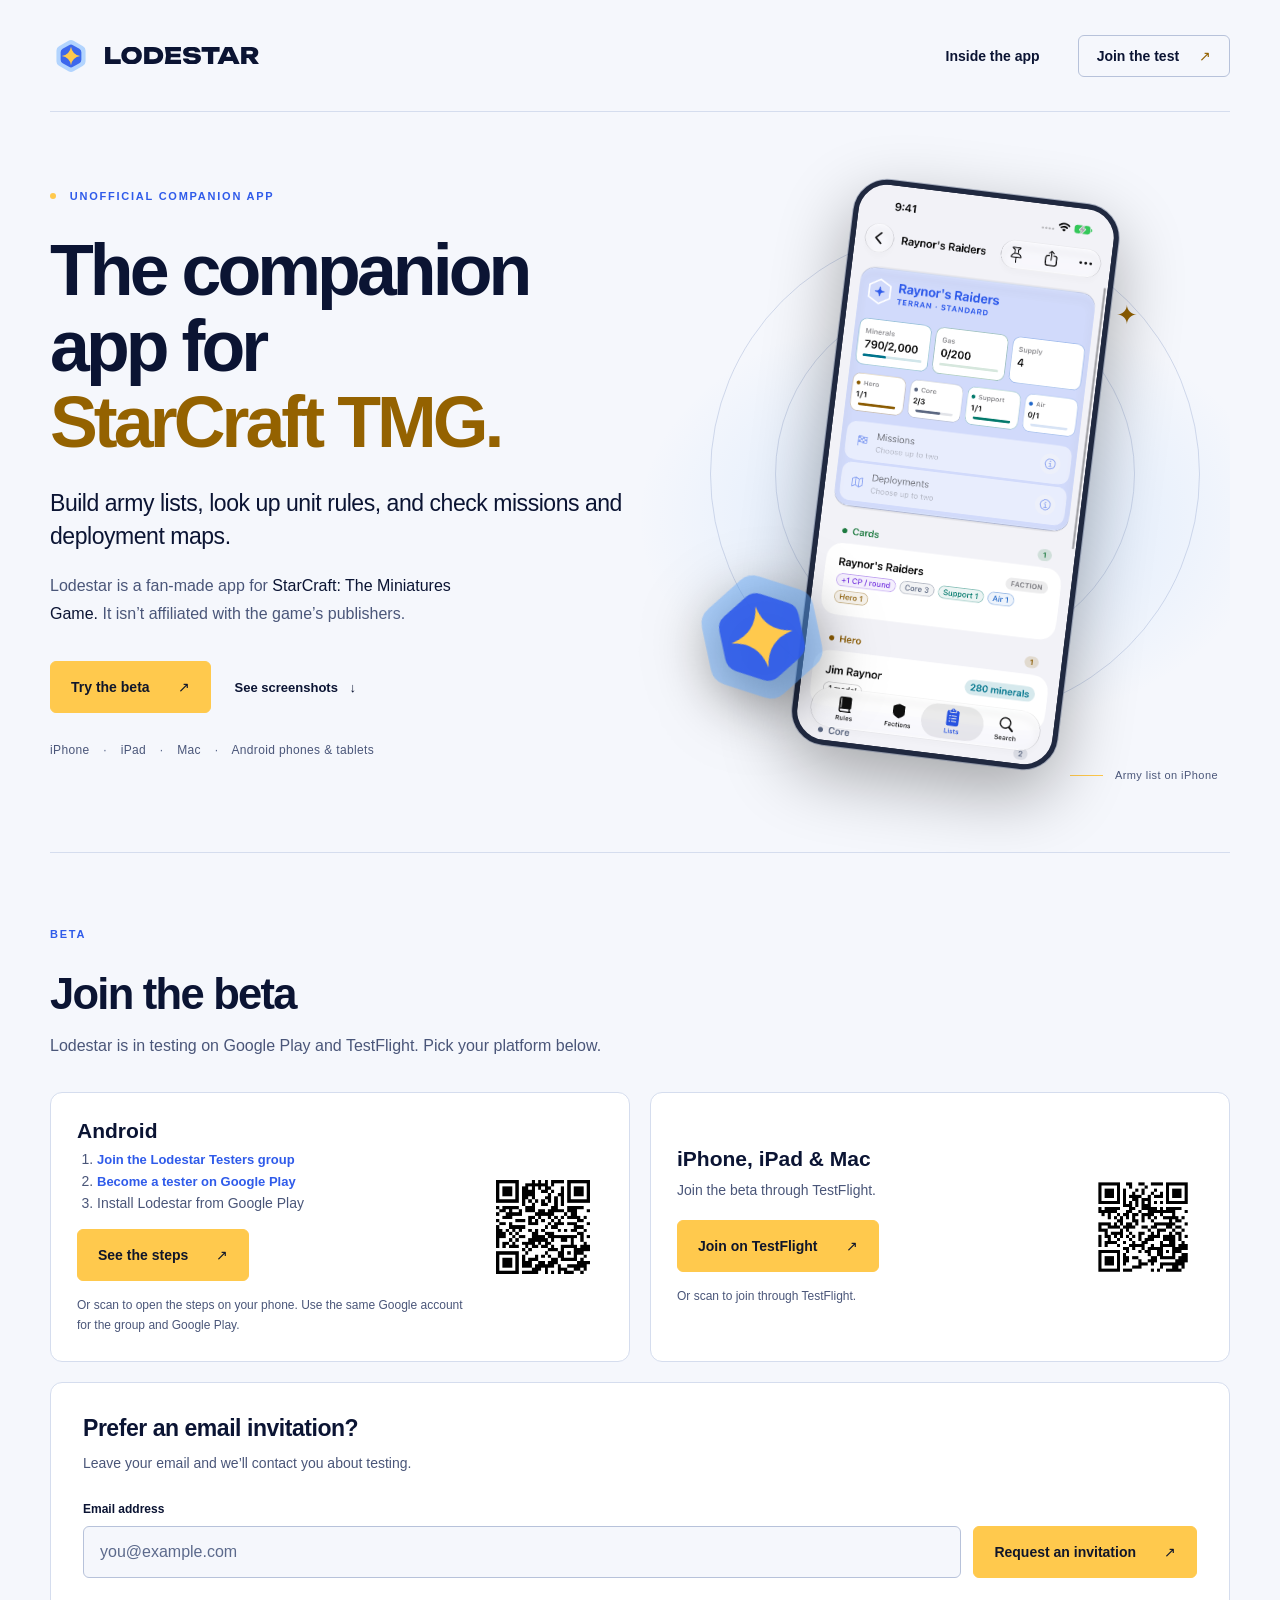
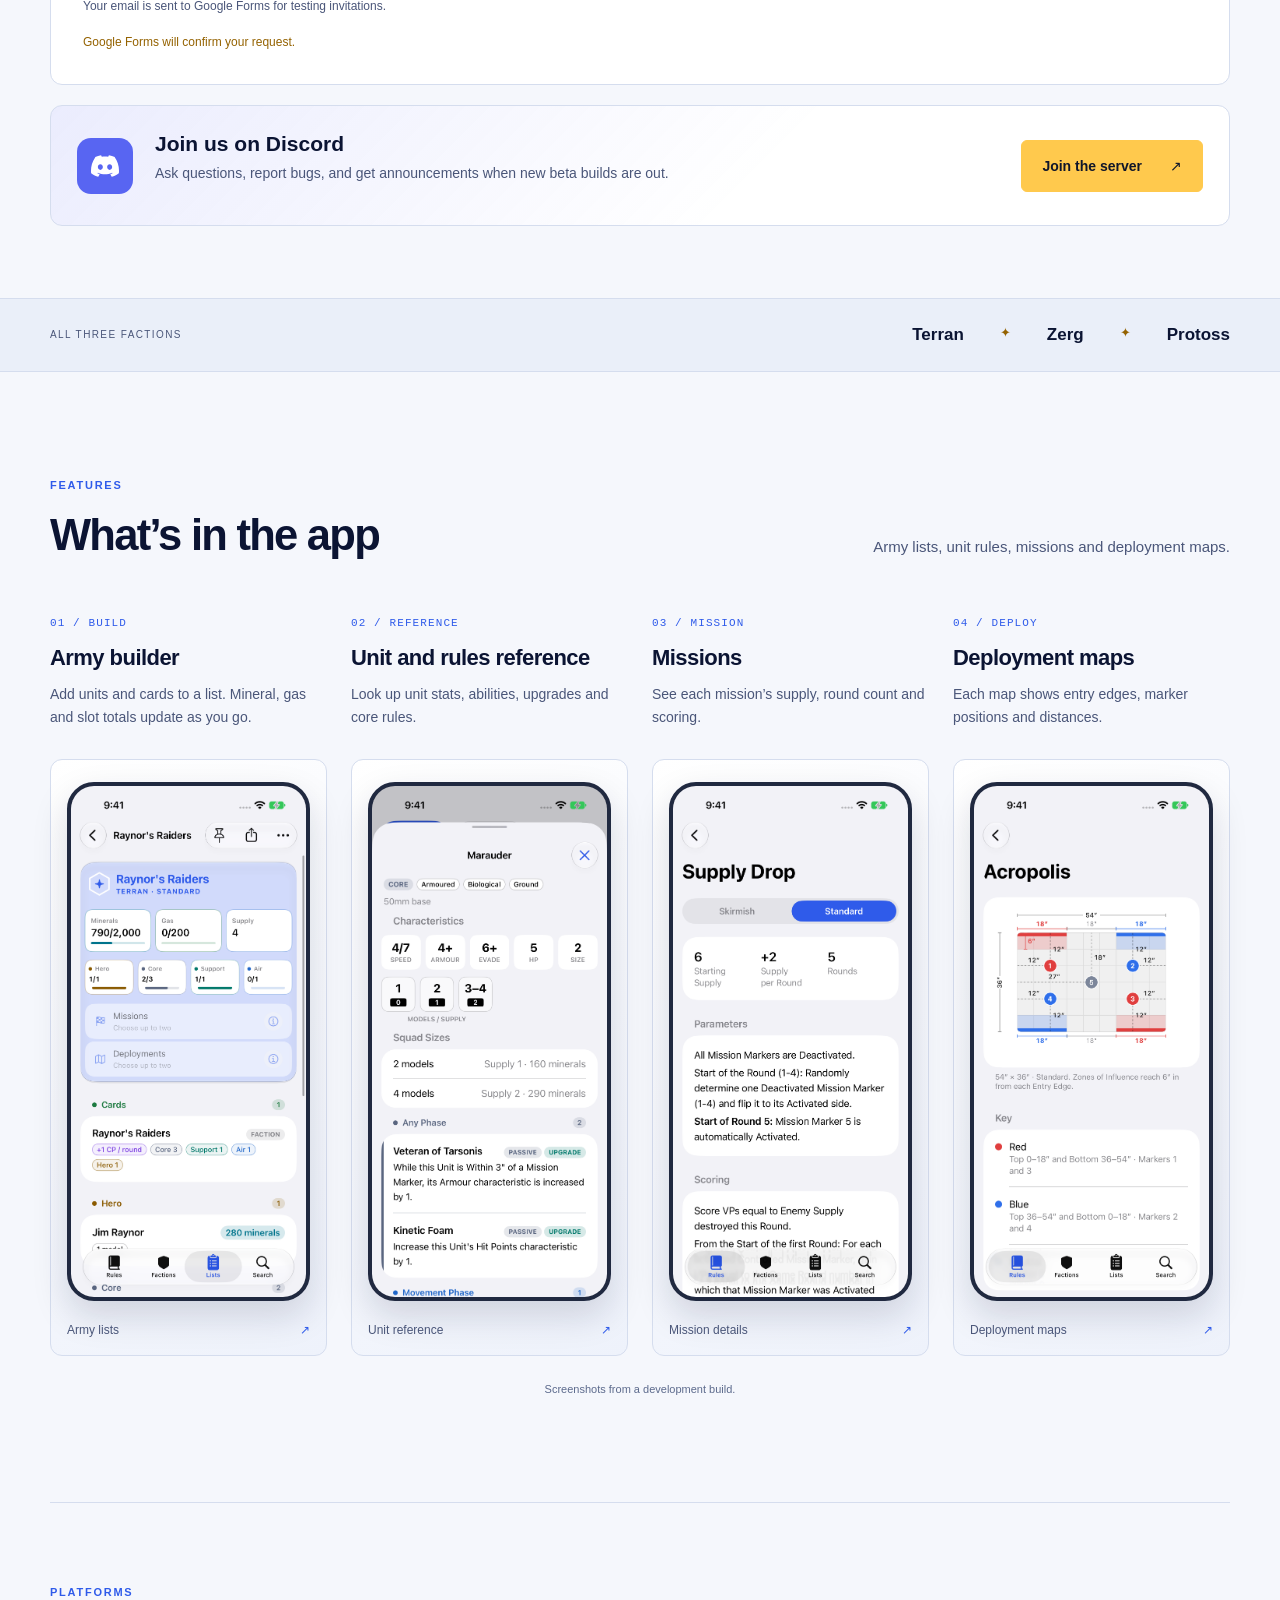
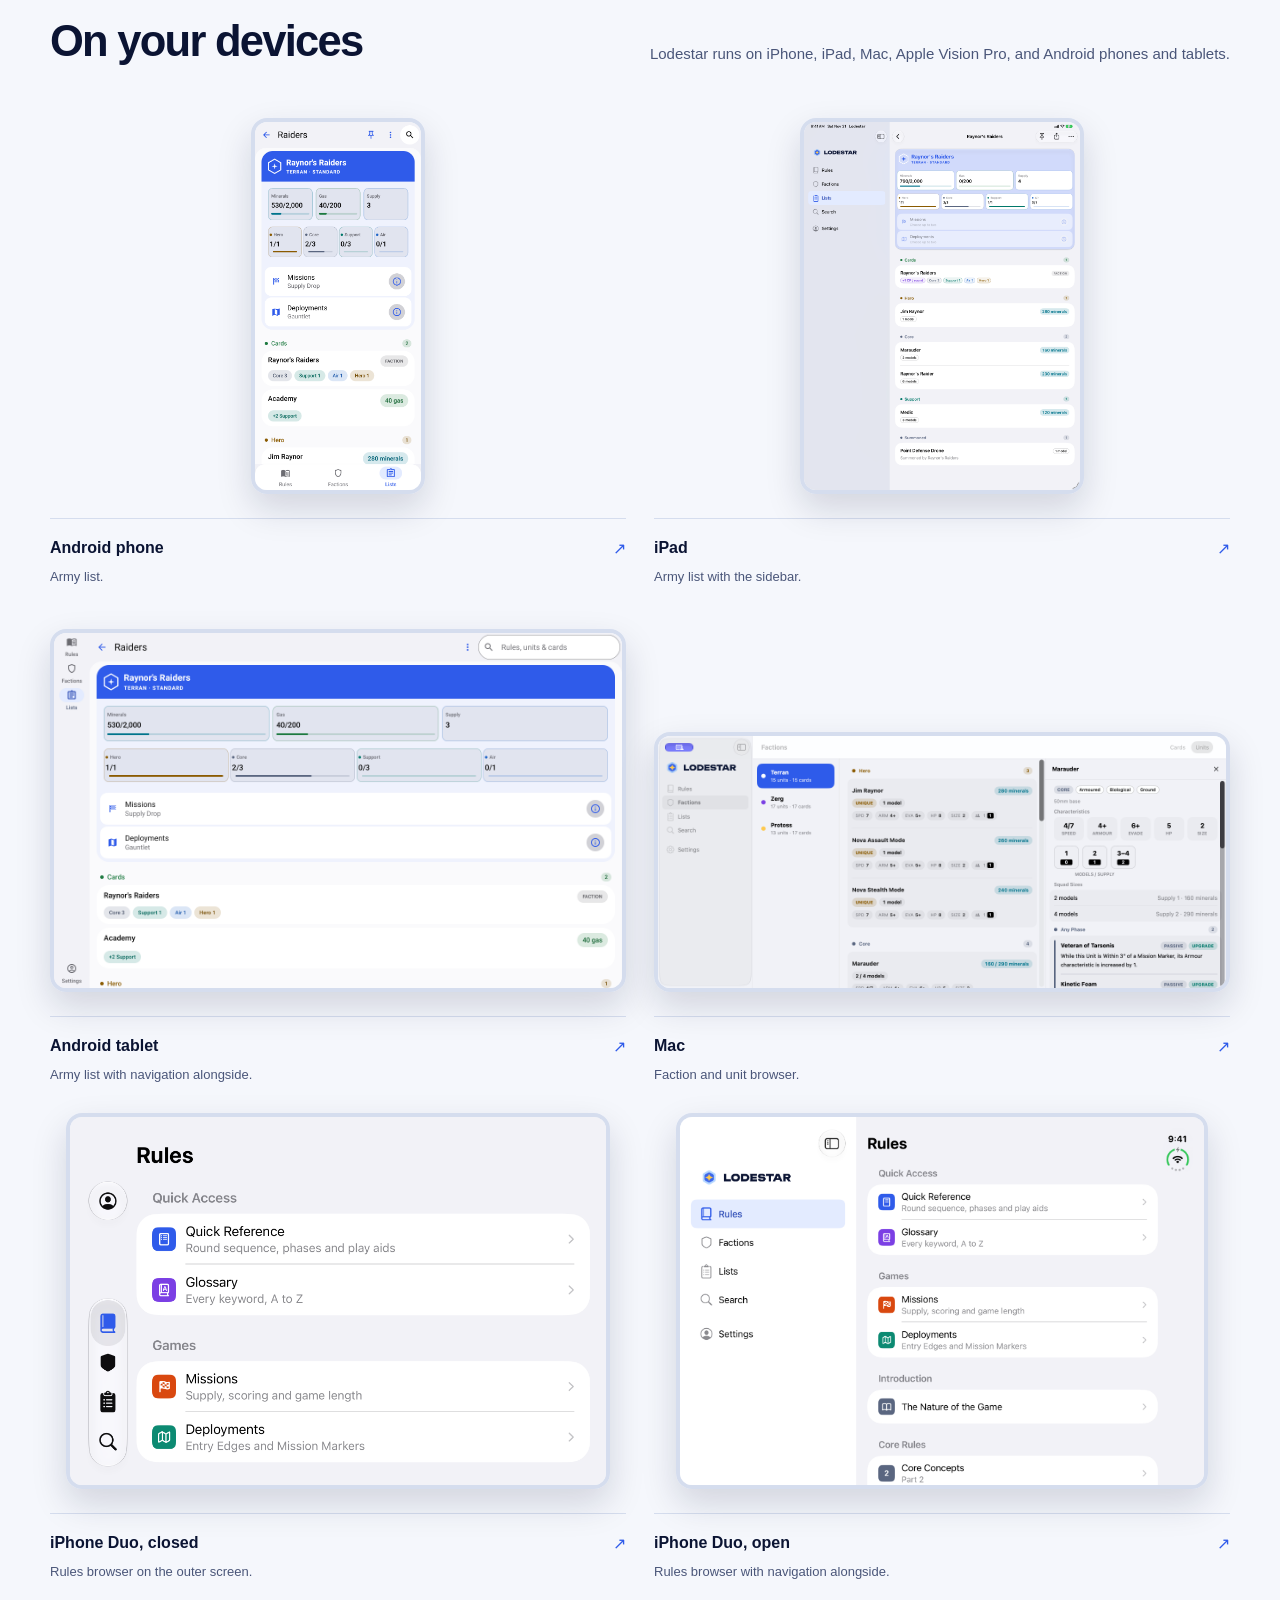
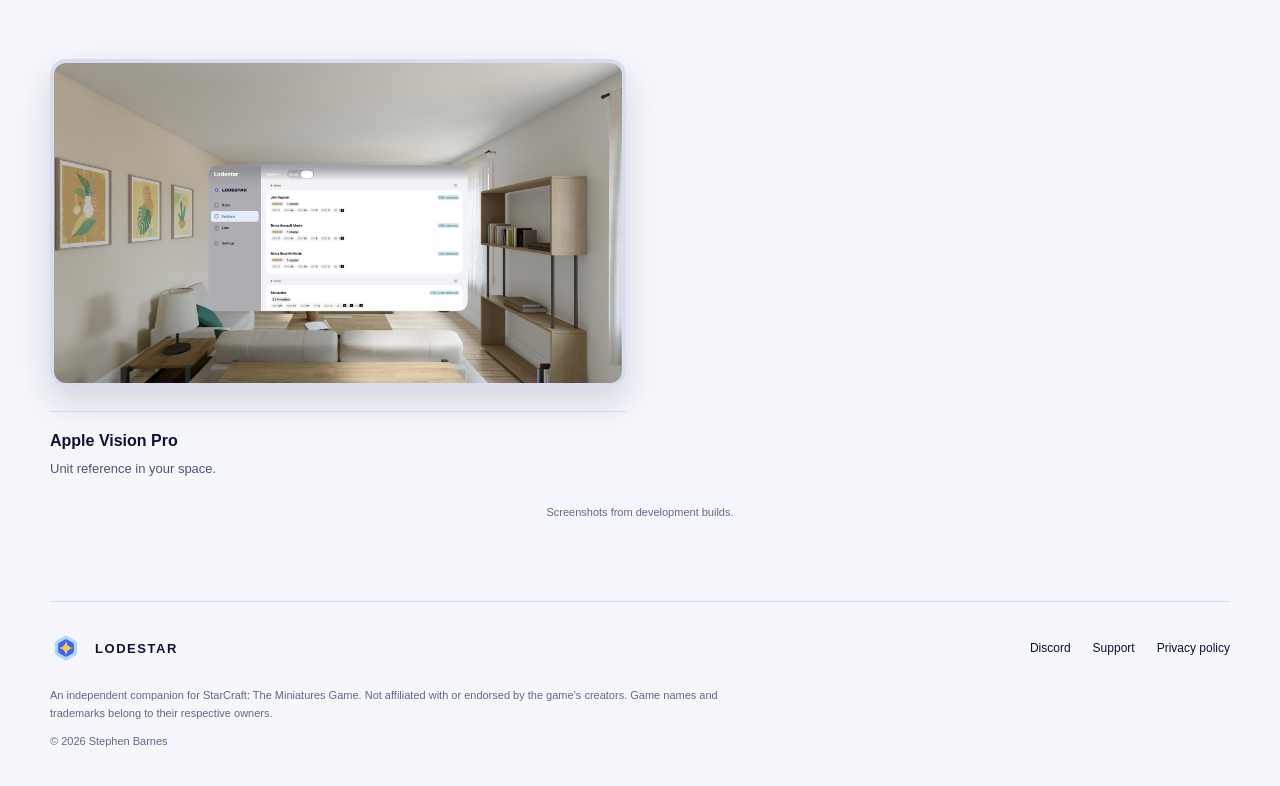
==== commit 8aeffb56: "Refresh the light Mac website screenshot" ====
--- a/index.html
+++ b/index.html
@@ -77,11 +77,11 @@
           <figcaption><h3>iPad <span aria-hidden="true">↗</span></h3><p>Army list with the sidebar.</p></figcaption>
         </figure>
         <figure class="device-card">
-          <a class="device-image" href="assets/android-tablet.png?v=20261121" data-dark-href="assets/android-tablet-dark.png?v=20261121" aria-label="Open full-size Android tablet screenshot"><picture><source media="(prefers-color-scheme: dark)" srcset="assets/android-tablet-dark.png?v=20261121"><img src="assets/android-tablet.png?v=20261121" width="1280" height="800" loading="lazy" alt="Lodestar on an Android tablet with Raynor’s Raiders, resource totals, unit slots and the army roster."></picture></a>
+          <a class="device-image" href="assets/android-tablet.png?v=20261121" data-dark-href="assets/android-tablet-dark.png?v=20261121" aria-label="Open full-size Android tablet screenshot"><picture><source media="(prefers-color-scheme: dark)" srcset="assets/android-tablet-dark.png?v=20261121"><img src="assets/android-tablet.png?v=20261121" width="1280" height="800" loading="lazy" alt="Lodestar on an Android tablet with Raynor’s Raiders, resource totals, unit slots and army cards."></picture></a>
           <figcaption><h3>Android tablet <span aria-hidden="true">↗</span></h3><p>Army list with navigation alongside.</p></figcaption>
         </figure>
         <figure class="device-card">
-          <a class="device-image" href="assets/mac.png?v=20261121" data-dark-href="assets/mac-dark.png?v=20261121" aria-label="Open full-size Mac screenshot"><picture><source media="(prefers-color-scheme: dark)" srcset="assets/mac-dark.png?v=20261121"><img src="assets/mac.png?v=20261121" width="3194" height="1606" loading="lazy" alt="Lodestar on Mac showing the Terran faction and unit browser."></picture></a>
+          <a class="device-image" href="assets/mac.png?v=20261121-light" data-dark-href="assets/mac-dark.png?v=20261121" aria-label="Open full-size Mac screenshot"><picture><source media="(prefers-color-scheme: dark)" srcset="assets/mac-dark.png?v=20261121" width="2880" height="1800"><img src="assets/mac.png?v=20261121-light" width="2640" height="1168" loading="lazy" alt="Lodestar on Mac showing the Terran faction and unit browser."></picture></a>
           <figcaption><h3>Mac <span aria-hidden="true">↗</span></h3><p>Faction and unit browser.</p></figcaption>
         </figure>
         <figure class="device-card">
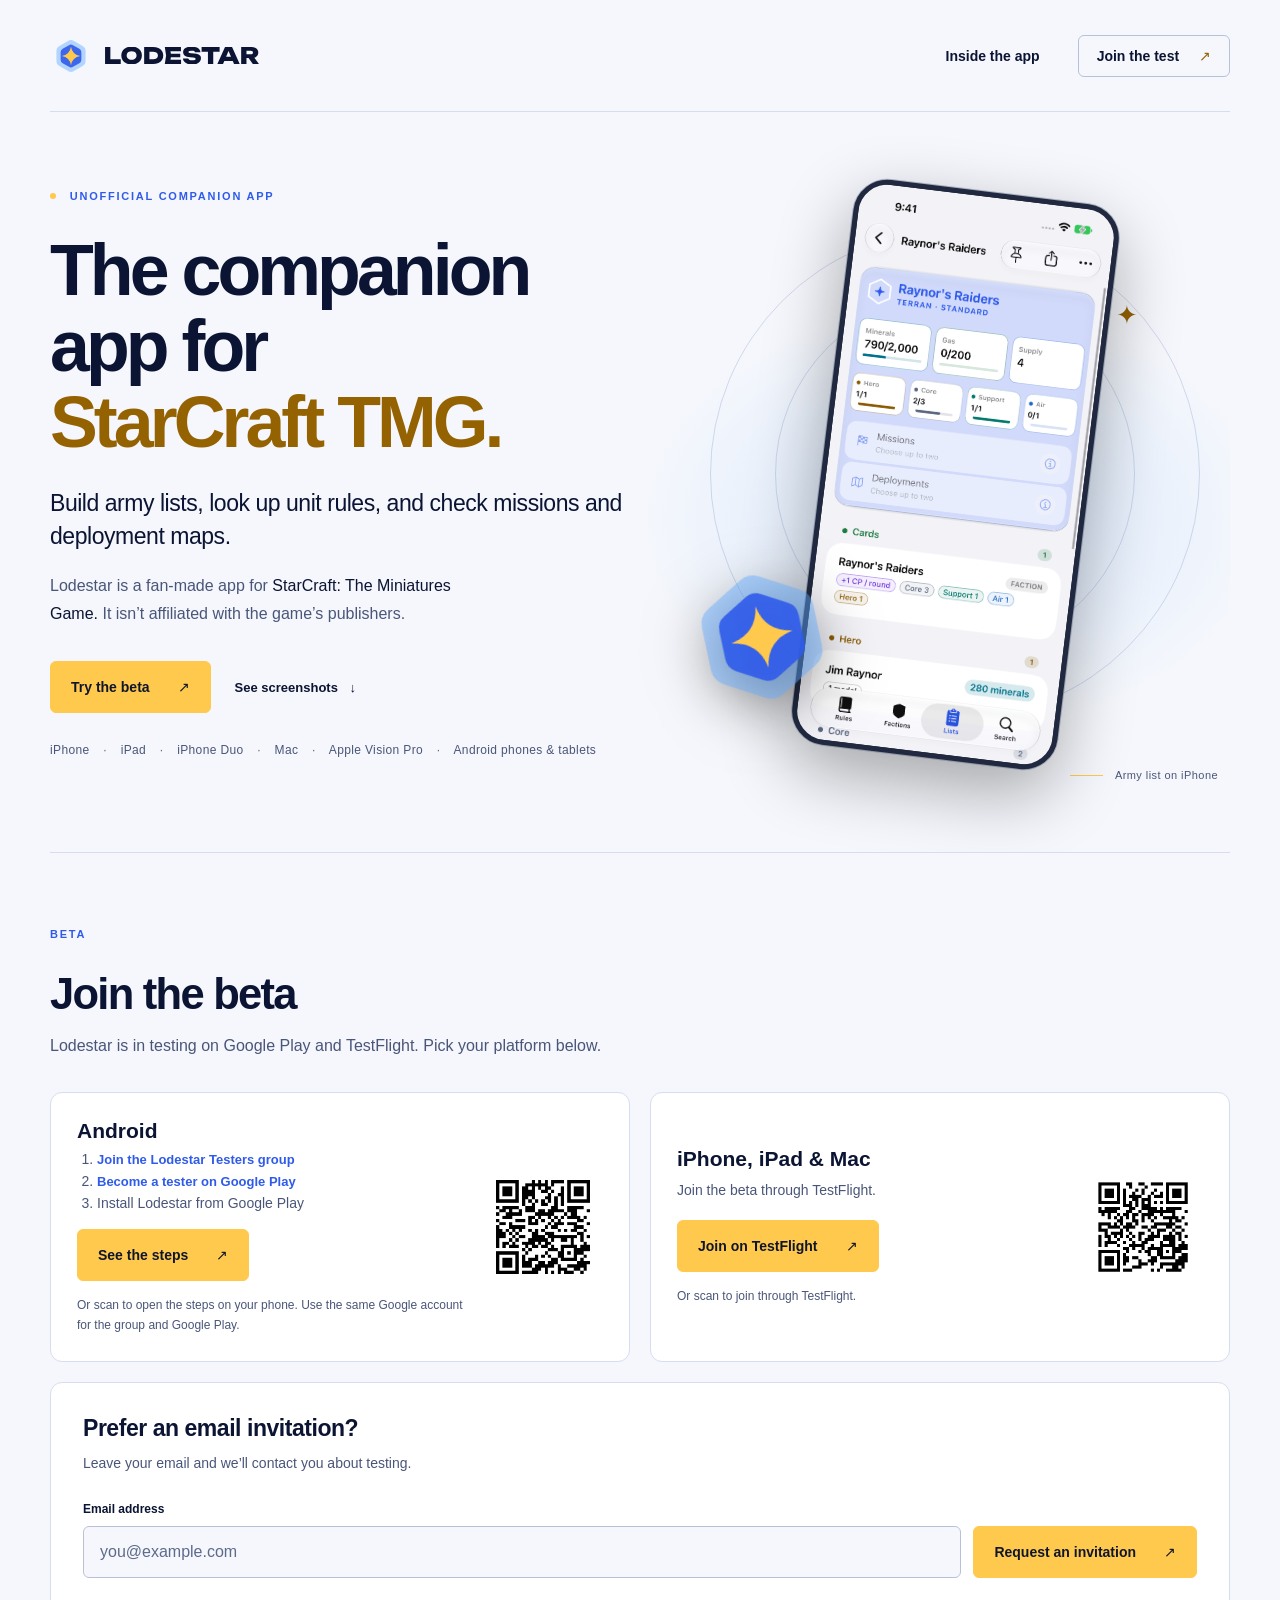
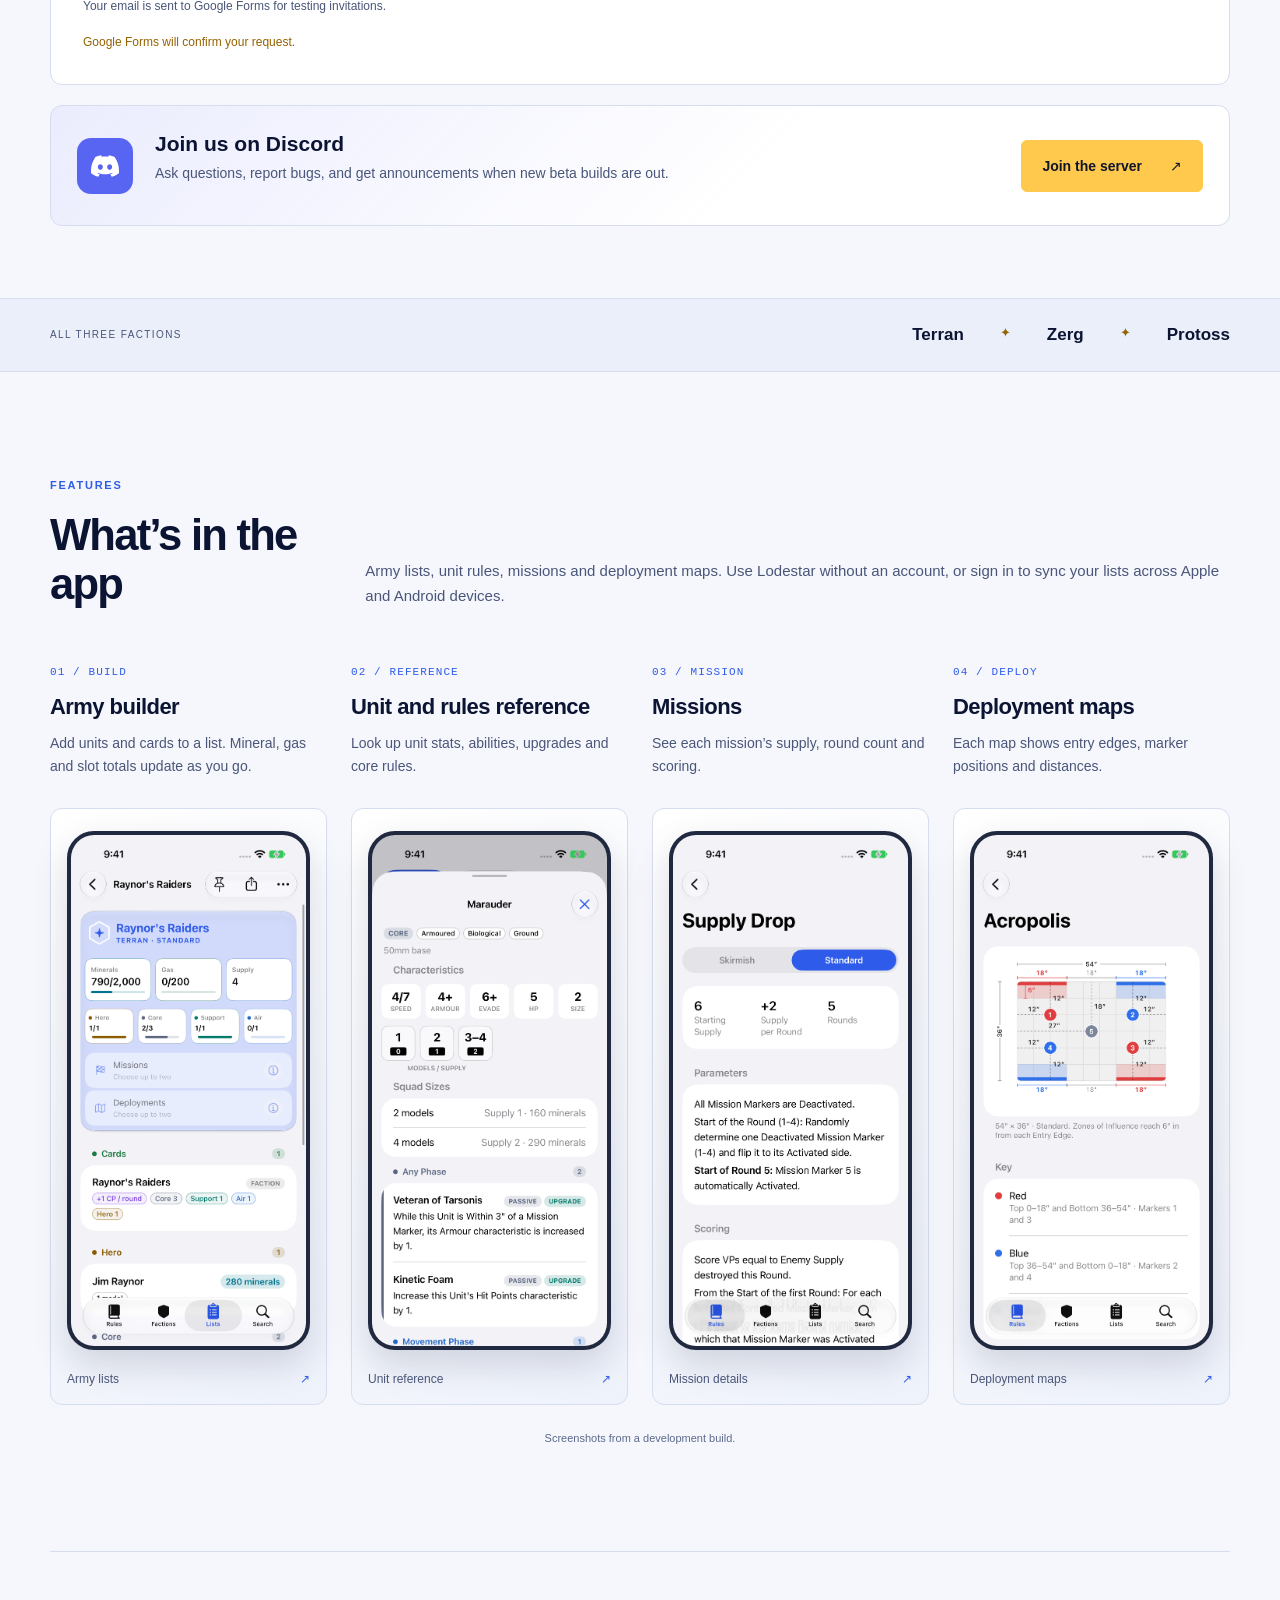
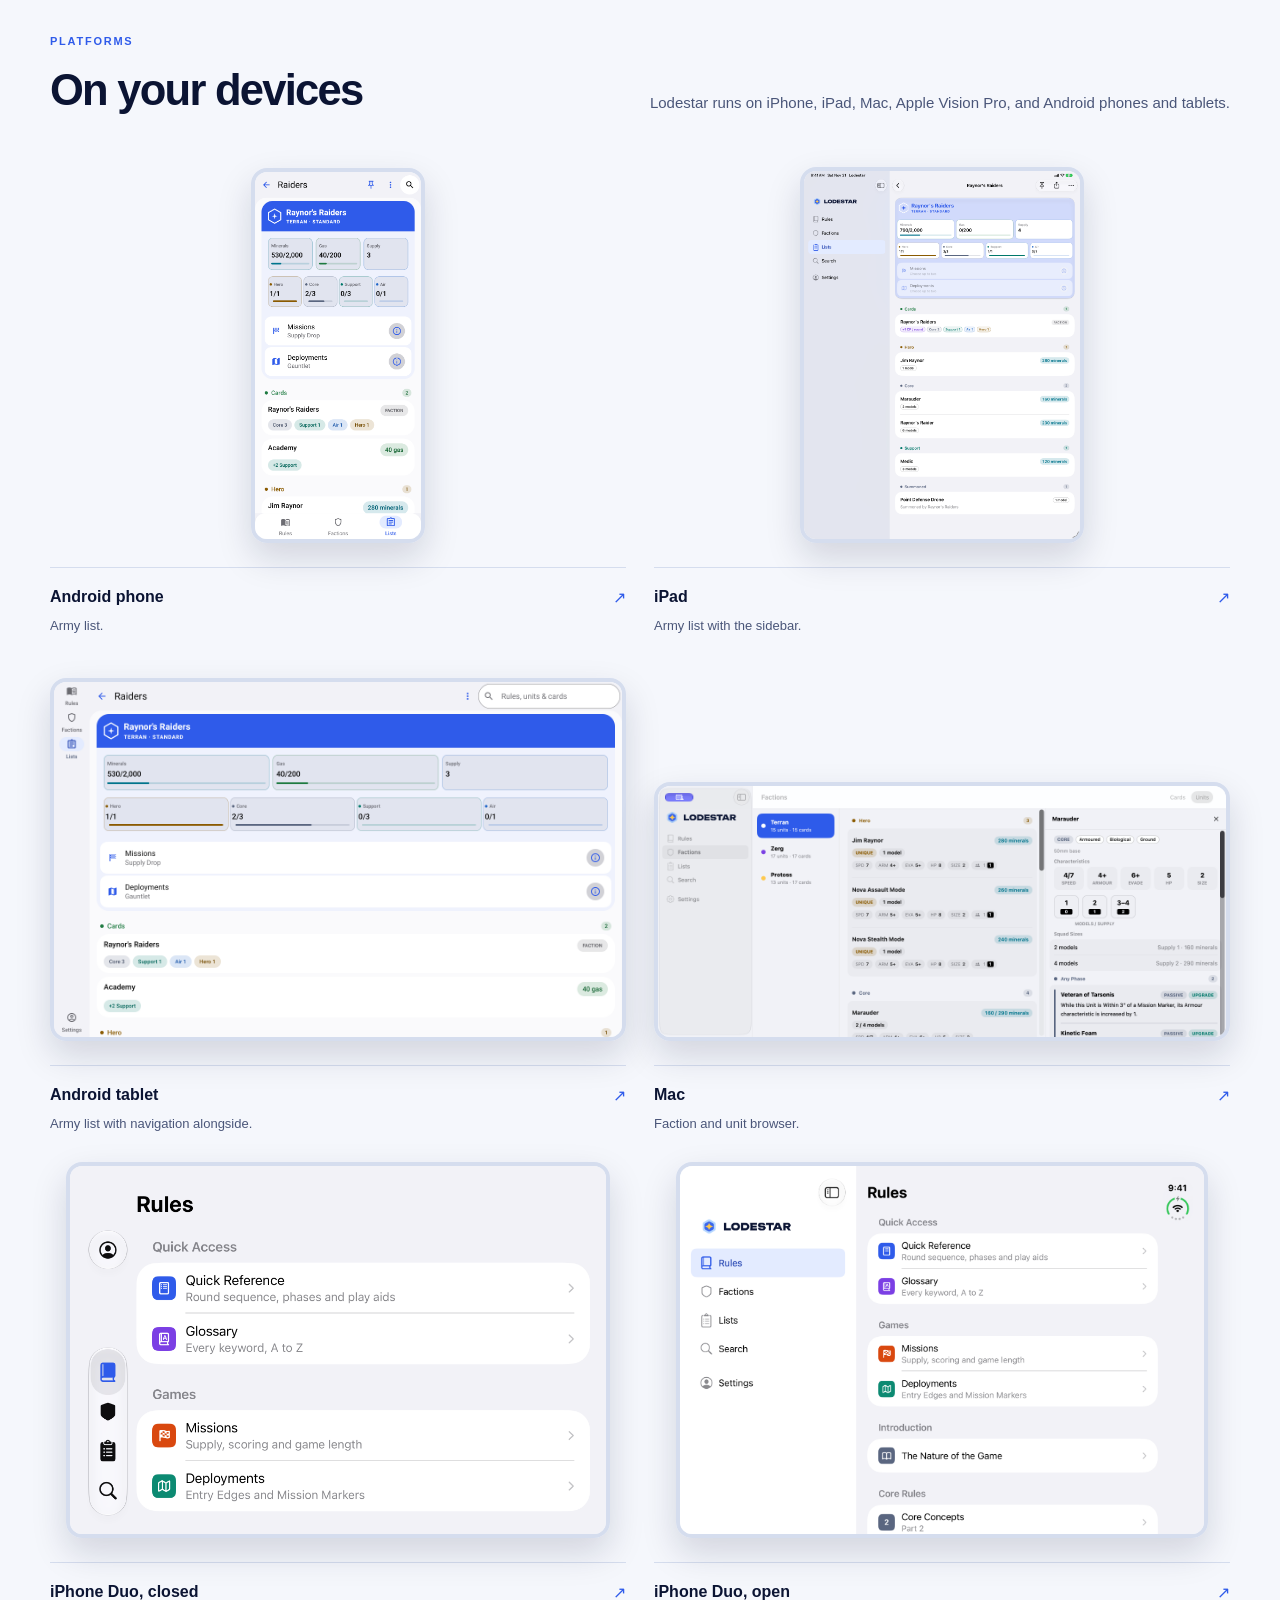
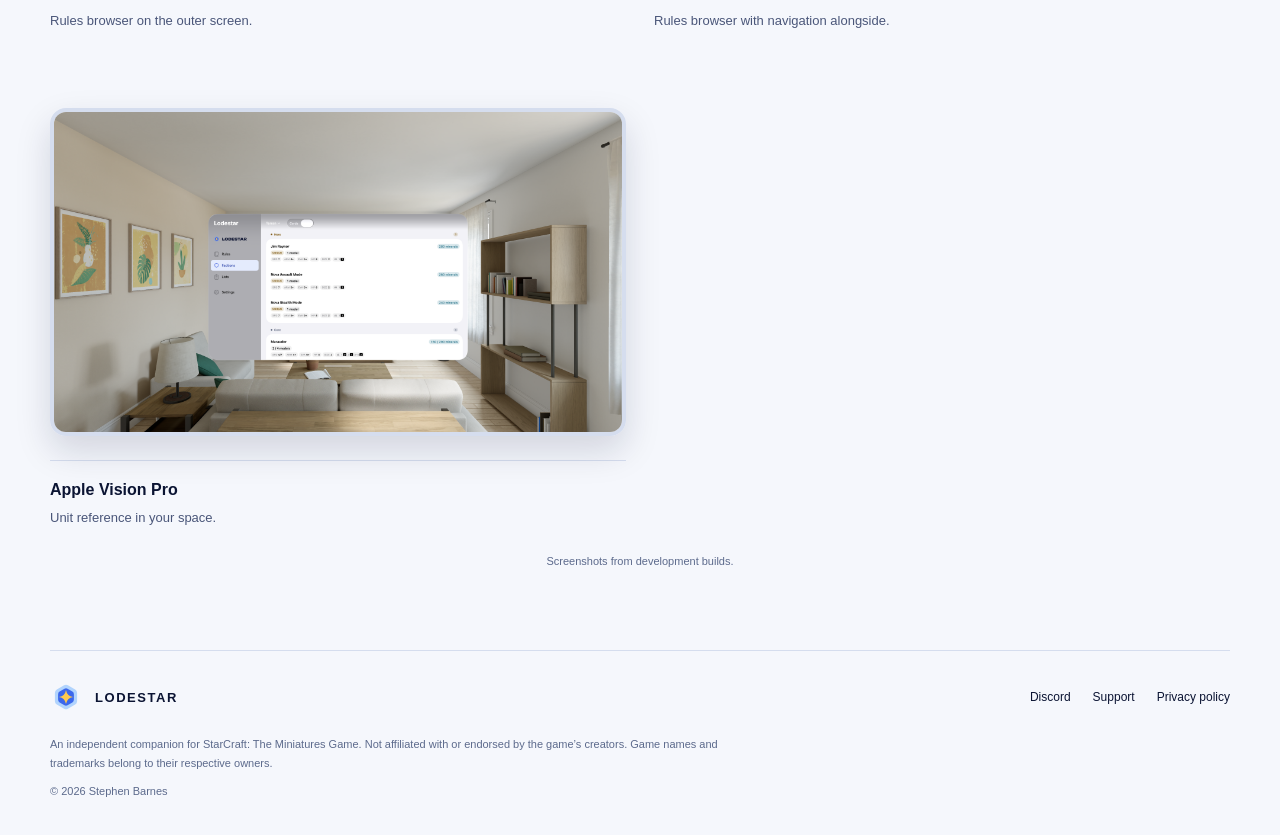
==== commit d60e64cb: "Align platform and sync information across the website" ====
--- a/index.html
+++ b/index.html
@@ -6,9 +6,9 @@
   <meta name="theme-color" content="#070d22" media="(prefers-color-scheme: dark)">
   <meta name="theme-color" content="#f5f7fc" media="(prefers-color-scheme: light)">
   <title>Lodestar — Unofficial companion app for StarCraft: The Miniatures Game</title>
-  <meta name="description" content="Lodestar is an unofficial companion app for StarCraft: The Miniatures Game. Build army lists, look up unit rules, and check missions and deployment maps. In beta on iPhone, iPad, Mac and Android.">
+  <meta name="description" content="Lodestar is an unofficial companion app for StarCraft: The Miniatures Game. Build army lists, look up unit rules, and check missions and deployment maps. In beta on iPhone, iPad, iPhone Duo, Mac, Apple Vision Pro and Android.">
   <meta property="og:title" content="Lodestar — Unofficial companion app for StarCraft: The Miniatures Game">
-  <meta property="og:description" content="Army builder and rules reference for StarCraft: The Miniatures Game. In beta on iPhone, iPad, Mac and Android.">
+  <meta property="og:description" content="Army builder and rules reference for StarCraft: The Miniatures Game. In beta on iPhone, iPad, iPhone Duo, Mac, Apple Vision Pro and Android.">
   <meta property="og:type" content="website">
   <link rel="icon" href="assets/mark-small.svg" type="image/svg+xml" media="(prefers-color-scheme: dark)">
   <link rel="icon" href="assets/mark-small-light.svg" type="image/svg+xml" media="(prefers-color-scheme: light)">
@@ -31,7 +31,7 @@
         <p class="intro">Build army lists, look up unit rules, and check missions and deployment maps.</p>
         <p class="hero-description">Lodestar is a fan-made app for <strong>StarCraft: The Miniatures Game.</strong> It isn’t affiliated with the game’s publishers.</p>
         <div class="hero-actions"><a class="button" href="#testing">Try the beta <span aria-hidden="true">↗</span></a><a class="text-link" href="#inside">See screenshots <span aria-hidden="true">↓</span></a></div>
-        <p class="platforms">iPhone <span>·</span> iPad <span>·</span> Mac <span>·</span> Android phones &amp; tablets</p>
+        <p class="platforms">iPhone <span>·</span> iPad <span>·</span> iPhone Duo <span>·</span> Mac <span>·</span> Apple Vision Pro <span>·</span> Android phones &amp; tablets</p>
       </div>
       <div class="hero-art">
         <div class="orbit orbit-one" aria-hidden="true"></div><div class="orbit orbit-two" aria-hidden="true"></div>
@@ -56,7 +56,7 @@
     </section>
     <div class="faction-strip"><div class="wrap"><p>ALL THREE FACTIONS</p><div><span>Terran</span><span class="star" aria-hidden="true">✦</span><span>Zerg</span><span class="star" aria-hidden="true">✦</span><span>Protoss</span></div></div></div>
     <section class="inside wrap" id="inside" aria-labelledby="inside-title">
-      <div class="section-heading"><div><p class="eyebrow">FEATURES</p><h2 id="inside-title">What’s in the app</h2></div><p>Army lists, unit rules, missions and deployment maps.</p></div>
+      <div class="section-heading"><div><p class="eyebrow">FEATURES</p><h2 id="inside-title">What’s in the app</h2></div><p>Army lists, unit rules, missions and deployment maps. Use Lodestar without an account, or sign in to sync your lists across Apple and Android devices.</p></div>
       <div class="features">
         <article class="feature"><div class="feature-copy"><span class="number">01 / BUILD</span><h3>Army builder</h3><p>Add units and cards to a list. Mineral, gas and slot totals update as you go.</p></div><a class="screen-link" href="assets/army-list.png?v=20261121" data-dark-href="assets/army-list-dark.png?v=20261121" aria-label="Open full-size army list screenshot"><div class="phone"><picture><source media="(prefers-color-scheme: dark)" srcset="assets/army-list-dark.png?v=20261121"><img src="assets/army-list.png?v=20261121" width="1206" height="2622" loading="lazy" alt="Army list showing Raynor’s Raiders, resource totals, and unit slots."></picture></div><span>Army lists <span aria-hidden="true">↗</span></span></a></article>
         <article class="feature"><div class="feature-copy"><span class="number">02 / REFERENCE</span><h3>Unit and rules reference</h3><p>Look up unit stats, abilities, upgrades and core rules.</p></div><a class="screen-link" href="assets/unit.png?v=20261121" data-dark-href="assets/unit-dark.png?v=20261121" aria-label="Open full-size unit reference screenshot"><div class="phone"><picture><source media="(prefers-color-scheme: dark)" srcset="assets/unit-dark.png?v=20261121"><img src="assets/unit.png?v=20261121" width="1206" height="2622" loading="lazy" alt="Marauder unit reference showing characteristics, squad sizes, and upgrades."></picture></div><span>Unit reference <span aria-hidden="true">↗</span></span></a></article>
